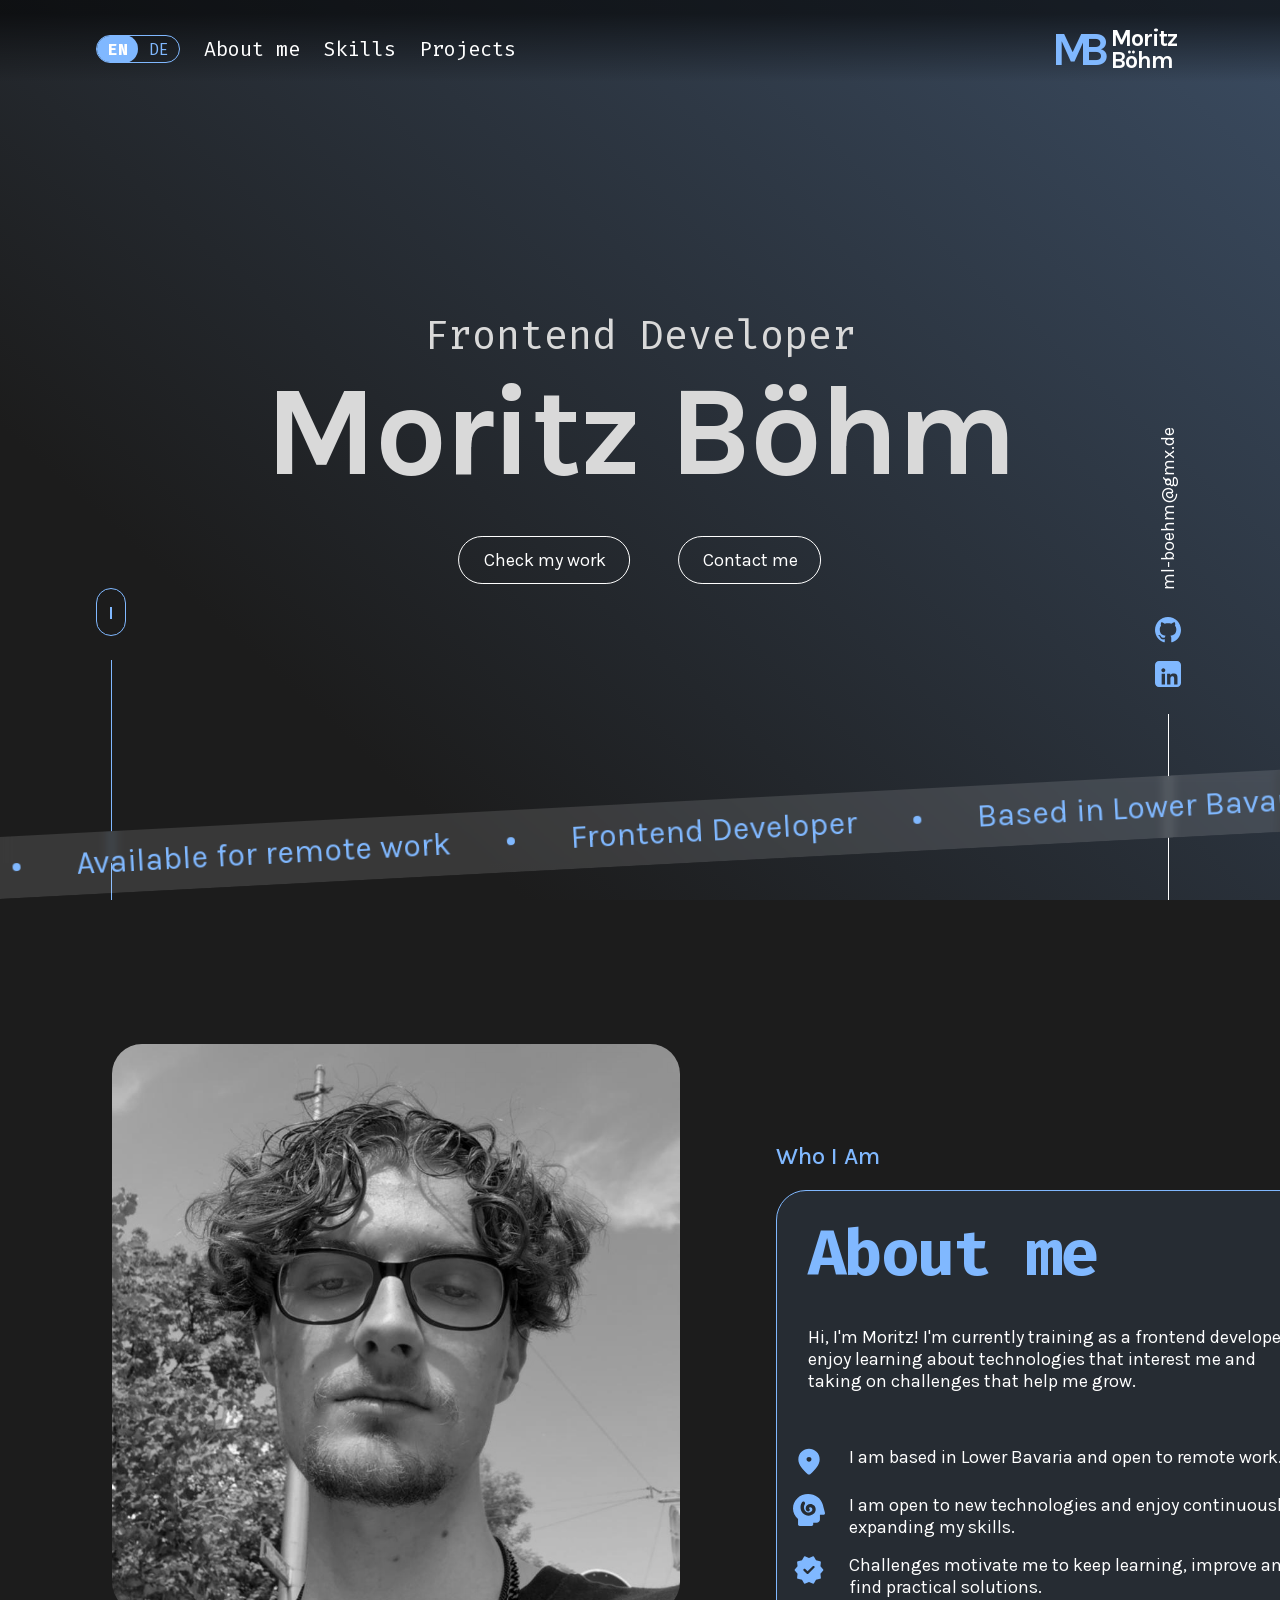
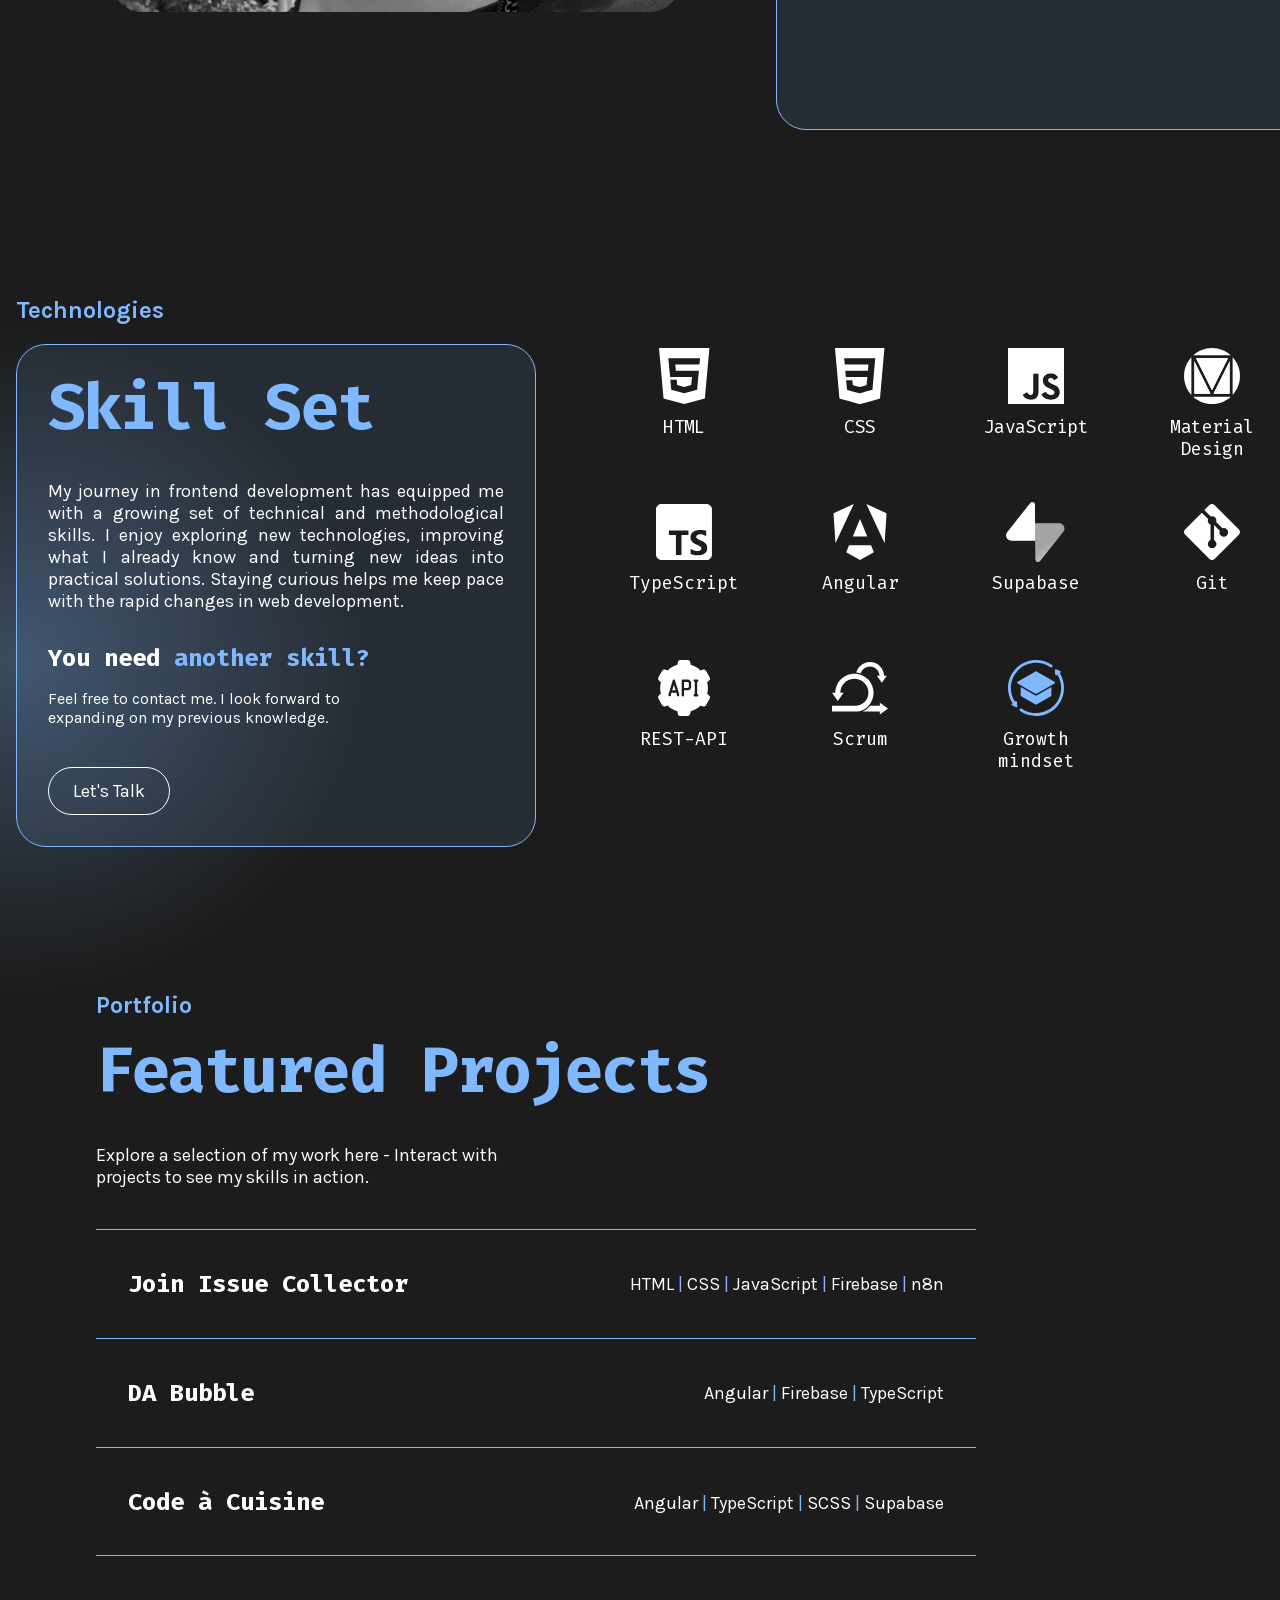
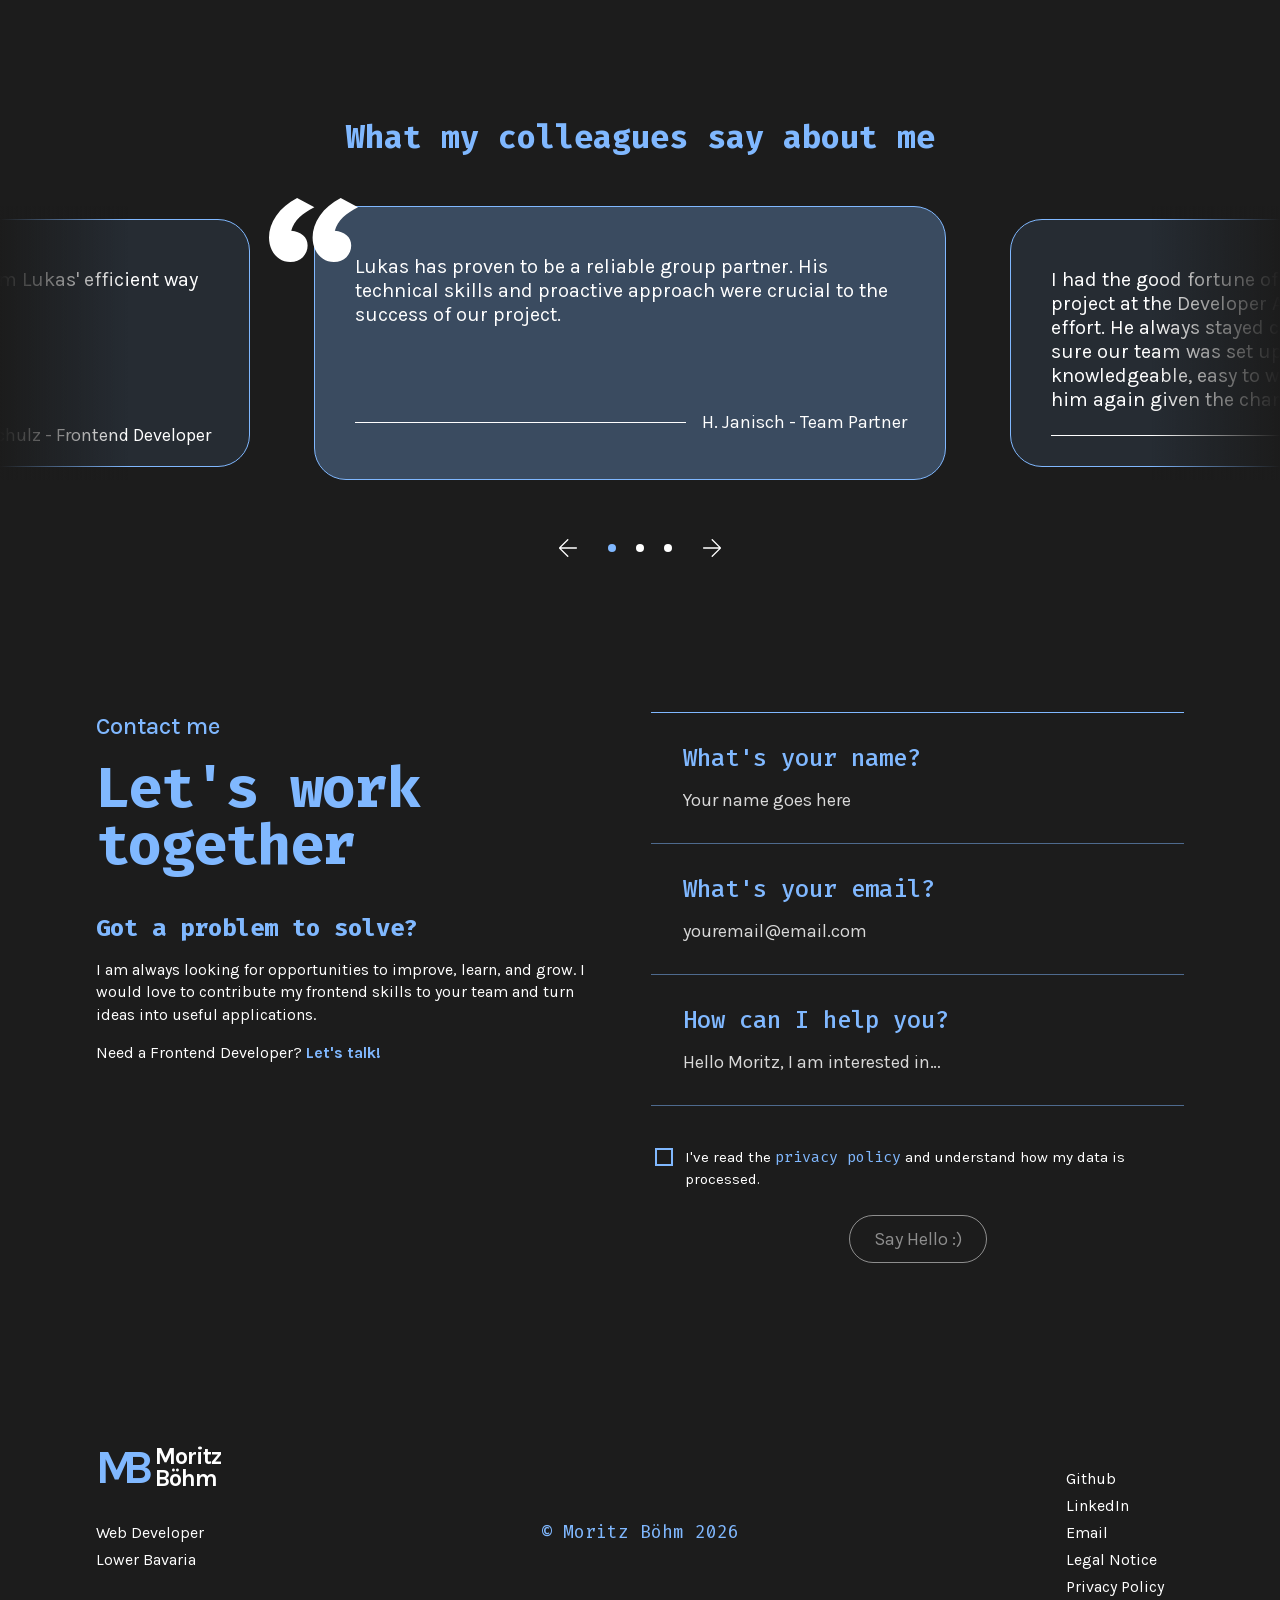
==== index.html @ c52bcadd "feat: update portfolio project showcase" ====
<!DOCTYPE html>
<html lang="en">

<head>
    <meta charset="UTF-8">
    <meta name="viewport" content="width=device-width, initial-scale=1.0">
    <link rel="icon" type="image/png" href="./assets/favicon.png">
    <meta name="description" content="Dev portfolio of Moritz Böhm.">
    <link rel="stylesheet" href="./style.css">
    <link rel="stylesheet" href="./styles/header.css">
    <link rel="stylesheet" href="./styles/mobile-menu.css">
    <link rel="stylesheet" href="./styles/hero.css">
    <link rel="stylesheet" href="./styles/about.css">
    <link rel="stylesheet" href="./styles/skills.css">
    <link rel="stylesheet" href="./styles/projects.css">
    <link rel="stylesheet" href="./styles/project-dialog.css">
    <link rel="stylesheet" href="./styles/references.css">
    <link rel="stylesheet" href="./styles/contact.css">
    <link rel="stylesheet" href="./styles/footer.css">
    <title>Moritz Böhm - Portfolio</title>
    <script src="./script.js" defer></script>
    <script src="./scripts/mobile-menu.js" defer></script>
    <script src="./scripts/skills.js" defer></script>
    <script src="./scripts/project-dialog.js" defer></script>
</head>

<body>
    <a class="skip-link" href="#main-content" data-en="Skip to content" data-de="Zum Inhalt springen">Skip to content</a>

    <header class="site-header">
        <div class="site-header__inner">
            <div class="site-header__controls">
                <div class="language-switch" aria-label="Select language"
                    data-aria-label-en="Select language" data-aria-label-de="Sprache auswählen">
                    <button class="language-switch__button active" type="button" data-language="en"
                        aria-pressed="true">EN</button>
                    <button class="language-switch__button" type="button" data-language="de"
                        aria-pressed="false">DE</button>
                </div>

                <nav aria-label="Main navigation" data-aria-label-en="Main navigation"
                    data-aria-label-de="Hauptnavigation">
                    <ul class="main-navigation">
                        <li><a href="#about" data-en="About me" data-de="Über mich">About me</a></li>
                        <li><a href="#skills" data-en="Skills" data-de="Fähigkeiten">Skills</a></li>
                        <li><a href="#projects" data-en="Projects" data-de="Projekte">Projects</a></li>
                    </ul>
                </nav>
            </div>

            <a class="logo" href="#hero" aria-label="Moritz Böhm - back to top"
                data-aria-label-en="Moritz Böhm - back to top" data-aria-label-de="Moritz Böhm - zurück nach oben">
                <span class="logo__initials" aria-hidden="true">MB</span>
                <span class="logo__name" aria-hidden="true">Moritz<br>Böhm</span>
            </a>

            <button class="mobile-menu-button" type="button" aria-label="Open navigation"
                aria-controls="mobile-navigation" aria-expanded="false" data-open-label-en="Open navigation"
                data-open-label-de="Navigation öffnen" data-close-label-en="Close navigation"
                data-close-label-de="Navigation schließen">
                <img src="./assets/icons/menu.svg" alt="">
            </button>
        </div>
    </header>

    <dialog class="mobile-navigation" id="mobile-navigation" aria-label="Mobile navigation"
        data-aria-label-en="Mobile navigation" data-aria-label-de="Mobile Navigation">
        <div class="mobile-navigation__panel">
            <nav class="mobile-navigation__links" aria-label="Mobile navigation"
                data-aria-label-en="Mobile navigation" data-aria-label-de="Mobile Navigation">
                <a href="#about" data-en="About me" data-de="Über mich">About me</a>
                <a href="#skills" data-en="Skills" data-de="Fähigkeiten">Skills</a>
                <a href="#projects" data-en="Projects" data-de="Projekte">Projects</a>
            </nav>

            <div class="language-switch mobile-navigation__language-switch" aria-label="Select language"
                data-aria-label-en="Select language" data-aria-label-de="Sprache auswählen">
                <button class="language-switch__button active" type="button" data-language="en"
                    aria-pressed="true">EN</button>
                <button class="language-switch__button" type="button" data-language="de"
                    aria-pressed="false">DE</button>
            </div>
        </div>
    </dialog>

    <main id="main-content">
        <section class="hero" id="hero" aria-labelledby="hero-title">
            <div class="hero__content">
                <p class="hero__profession" data-en="Frontend Developer" data-de="Frontend-Entwickler">
                    Frontend Developer
                </p>
                <h1 id="hero-title">Moritz Böhm</h1>
                <div class="hero__actions">
                    <a class="button" href="#projects">
                        <span class="button__text" data-en="Check my work" data-de="Meine Projekte">Check my work</span>
                        <span class="button__text button__text--clone" aria-hidden="true"
                            data-en="Check my work" data-de="Meine Projekte">Check my work</span>
                    </a>
                    <a class="button" href="#contact">
                        <span class="button__text" data-en="Contact me" data-de="Kontakt">Contact me</span>
                        <span class="button__text button__text--clone" aria-hidden="true"
                            data-en="Contact me" data-de="Kontakt">Contact me</span>
                    </a>
                </div>
            </div>

            <div class="hero__scroll-indicator" aria-hidden="true">
                <span class="hero__mouse"><span></span></span>
                <span class="hero__line hero__line--primary"></span>
            </div>

            <aside class="hero__contact" aria-label="Contact links" data-aria-label-en="Contact links"
                data-aria-label-de="Kontaktlinks">
                <a class="hero__email" href="mailto:ml-boehm@gmx.de">ml-boehm@gmx.de</a>
                <div class="hero__socials">
                    <a class="hero__mail-icon" href="mailto:ml-boehm@gmx.de" aria-label="Email"
                        data-aria-label-en="Email" data-aria-label-de="E-Mail">
                        <img src="./assets/icons/mail.svg" alt="">
                    </a>
                    <a href="https://github.com/mlb27" target="_blank" rel="noopener noreferrer"
                        aria-label="GitHub profile" data-aria-label-en="GitHub profile"
                        data-aria-label-de="GitHub-Profil">
                        <img src="./assets/icons/github.svg" alt="">
                    </a>
                    <a href="https://www.linkedin.com/in/moritz-b%C3%B6hm-5630b2435/" target="_blank"
                        rel="noopener noreferrer" aria-label="LinkedIn" data-aria-label-en="LinkedIn profile"
                        data-aria-label-de="LinkedIn-Profil">
                        <img src="./assets/icons/linkedin.svg" alt="">
                    </a>
                </div>
                <span class="hero__line"></span>
            </aside>

            <div class="marquee" aria-hidden="true">
                <div class="marquee__track">
                    <div class="marquee__group">
                        <span data-en="Available for remote work" data-de="Verfügbar für Remote-Arbeit">Available for remote work</span>
                        <span data-en="Frontend Developer" data-de="Frontend-Entwickler">Frontend Developer</span>
                        <span data-en="Based in Lower Bavaria" data-de="In Niederbayern">Based in Lower Bavaria</span>
                        <span data-en="Open to work" data-de="Offen für neue Aufgaben">Open to work</span>
                    </div>
                    <div class="marquee__group">
                        <span data-en="Available for remote work" data-de="Verfügbar für Remote-Arbeit">Available for remote work</span>
                        <span data-en="Frontend Developer" data-de="Frontend-Entwickler">Frontend Developer</span>
                        <span data-en="Based in Lower Bavaria" data-de="In Niederbayern">Based in Lower Bavaria</span>
                        <span data-en="Open to work" data-de="Offen für neue Aufgaben">Open to work</span>
                    </div>
                </div>
            </div>
        </section>

        <section class="about" id="about" aria-labelledby="about-title">
            <div class="about__inner">
                <div class="about__photo">
                    <img src="./assets/images/moritz-boehm.jpeg" alt="Portrait of Moritz Böhm">
                </div>

                <div class="about__content">
                    <p class="about__eyebrow" data-en="Who I Am" data-de="Wer ich bin">Who I Am</p>

                    <div class="about__card">
                        <h2 id="about-title" data-en="About me" data-de="Über mich">About me</h2>

                        <div class="about__text">
                            <p class="about__intro"
                                data-en="Hi, I'm Moritz! I'm currently training as a frontend developer. I enjoy learning about technologies that interest me and taking on challenges that help me grow."
                                data-de="Hi, ich bin Moritz! Ich absolviere derzeit eine Ausbildung zum Frontend-Entwickler. Ich lerne gerne mehr über Technologien, die mich interessieren, und stelle mich Herausforderungen, an denen ich wachsen kann.">
                                Hi, I'm Moritz! I'm currently training as a frontend developer. I enjoy learning about
                                technologies that interest me and taking on challenges that help me grow.
                            </p>

                            <ul class="about__highlights">
                                <li>
                                    <img src="./assets/icons/location-on.svg" alt="">
                                    <span data-en="I am based in Lower Bavaria and open to remote work."
                                        data-de="Ich lebe in Niederbayern und bin offen für Remote-Arbeit.">
                                        I am based in Lower Bavaria and open to remote work.
                                    </span>
                                </li>
                                <li>
                                    <img src="./assets/icons/cognition.svg" alt="">
                                    <span
                                        data-en="I am open to new technologies and enjoy continuously expanding my skills."
                                        data-de="Ich bin offen für neue Technologien und erweitere meine Fähigkeiten kontinuierlich.">
                                        I am open to new technologies and enjoy continuously expanding my skills.
                                    </span>
                                </li>
                                <li>
                                    <img src="./assets/icons/new-releases.svg" alt="">
                                    <span
                                        data-en="Challenges motivate me to keep learning, improve and find practical solutions."
                                        data-de="Herausforderungen motivieren mich, weiterzulernen, mich zu verbessern und praktische Lösungen zu finden.">
                                        Challenges motivate me to keep learning, improve and find practical solutions.
                                    </span>
                                </li>
                            </ul>
                        </div>
                    </div>
                </div>
            </div>
        </section>

        <section class="skills" id="skills" aria-labelledby="skills-title">
            <div class="skills__inner">
                <div class="skills__introduction">
                    <p class="skills__eyebrow" data-en="Technologies" data-de="Technologien">Technologies</p>

                    <div class="skills__card">
                        <h2 id="skills-title" data-en="Skill Set" data-de="Fähigkeiten">Skill Set</h2>

                        <div class="skills__copy">
                            <p class="skills__description"
                                data-en="My journey in frontend development has equipped me with a growing set of technical and methodological skills. I enjoy exploring new technologies, improving what I already know and turning new ideas into practical solutions. Staying curious helps me keep pace with the rapid changes in web development."
                                data-de="In meiner Frontend-Ausbildung baue ich meine technischen und methodischen Fähigkeiten stetig aus. Ich lerne gerne neue Technologien kennen, vertiefe vorhandenes Wissen und setze neue Ideen praktisch um. Dabei bleibe ich neugierig und entwickle mich kontinuierlich weiter.">
                                My journey in frontend development has equipped me with a growing set of technical and
                                methodological skills. I enjoy exploring new technologies, improving what I already know
                                and turning new ideas into practical solutions. Staying curious helps me keep pace with
                                the rapid changes in web development.
                            </p>

                            <div class="skills__contact-copy">
                                <p class="skills__question">
                                    <span data-en="You need " data-de="Fehlt dir ">You need </span><span
                                        class="skills__question-highlight" data-en="another skill?"
                                        data-de="ein Skill?">another skill?</span>
                                </p>
                                <p data-en="Feel free to contact me. I look forward to expanding on my previous knowledge."
                                    data-de="Kontaktiere mich gerne. Ich freue mich darauf, mein Wissen weiter auszubauen.">
                                    Feel free to contact me. I look forward to expanding on my previous knowledge.
                                </p>
                            </div>
                        </div>

                        <a class="button skills__contact-button" href="#contact">
                            <span class="button__text" data-en="Let's Talk" data-de="Kontakt">Let's Talk</span>
                            <span class="button__text button__text--clone" aria-hidden="true"
                                data-en="Let's Talk" data-de="Kontakt">Let's Talk</span>
                        </a>
                    </div>
                </div>

                <ul class="skills__grid" aria-label="Technology skills" data-aria-label-en="Technology skills"
                    data-aria-label-de="Technische Fähigkeiten">
                    <li class="skills__item skills__item--compact">
                        <span class="skills__icon"><img src="./assets/icons/skill-html.svg" alt=""></span>
                        <span>HTML</span>
                    </li>
                    <li class="skills__item skills__item--compact">
                        <span class="skills__icon"><img src="./assets/icons/skill-css.svg" alt=""></span>
                        <span>CSS</span>
                    </li>
                    <li class="skills__item skills__item--compact">
                        <span class="skills__icon"><img src="./assets/icons/skill-javascript.svg" alt=""></span>
                        <span>JavaScript</span>
                    </li>
                    <li class="skills__item skills__item--compact">
                        <span class="skills__icon"><img src="./assets/icons/skill-material-design.svg" alt=""></span>
                        <span>Material<br>Design</span>
                    </li>
                    <li class="skills__item">
                        <span class="skills__icon"><img src="./assets/icons/skill-typescript.svg" alt=""></span>
                        <span>TypeScript</span>
                    </li>
                    <li class="skills__item">
                        <span class="skills__icon"><img src="./assets/icons/skill-angular.svg" alt=""></span>
                        <span>Angular</span>
                    </li>
                    <li class="skills__item">
                        <span class="skills__icon"><img src="./assets/icons/skill-supabase.svg" alt=""></span>
                        <span>Supabase</span>
                    </li>
                    <li class="skills__item">
                        <span class="skills__icon"><img src="./assets/icons/skill-git.svg" alt=""></span>
                        <span>Git</span>
                    </li>
                    <li class="skills__item">
                        <span class="skills__icon"><img src="./assets/icons/skill-rest-api.svg" alt=""></span>
                        <span>REST-API</span>
                    </li>
                    <li class="skills__item">
                        <span class="skills__icon"><img src="./assets/icons/skill-scrum.svg" alt=""></span>
                        <span>Scrum</span>
                    </li>
                    <li class="skills__item skills__item--growth">
                        <button class="skills__growth-trigger" type="button" aria-expanded="false"
                            aria-controls="skills-growth-tooltip">
                            <span class="skills__icon"><img src="./assets/icons/skill-growth-mindset.svg" alt=""></span>
                            <span class="skills__growth-label" data-en="Growth mindset"
                                data-de="Growth Mindset">Growth<br>mindset</span>
                        </button>
                        <div class="skills__growth-tooltip" id="skills-growth-tooltip" role="tooltip"
                            aria-hidden="true">
                            <p data-en="I have a special interest in learning"
                                data-de="Besonders gerne lerne ich dazu">
                                I have a special interest in learning
                            </p>
                            <div class="skills__growth-technologies">
                                <span>
                                    <img src="./assets/icons/skill-react.svg" alt="">
                                    <span>React</span>
                                </span>
                                <span>
                                    <img src="./assets/icons/skill-vue.svg" alt="">
                                    <span>Vue.js</span>
                                </span>
                            </div>
                        </div>
                    </li>
                </ul>
            </div>
        </section>
        <section class="projects" id="projects" aria-labelledby="projects-title">
            <div class="projects__inner">
                <header class="projects__heading">
                    <p class="projects__eyebrow">Portfolio</p>
                    <h2 id="projects-title" data-en="Featured Projects"
                        data-de="Meine Projekte">Featured Projects</h2>
                </header>

                <p class="projects__description"
                    data-en="Explore a selection of my work here - Interact with projects to see my skills in action."
                    data-de="Entdecke einige meiner Projekte und erlebe meine Fähigkeiten in Aktion.">
                    Explore a selection of my work here - Interact with projects to see my skills in action.
                </p>

                <ul class="projects__list">
                    <li class="projects__item projects__item--join-issue-collector">
                        <button class="projects__trigger" type="button" data-project="join-issue-collector" aria-haspopup="dialog"
                            aria-controls="project-dialog">
                            <span class="projects__name">
                                <span class="projects__title">Join Issue Collector</span>
                                <img class="projects__arrow" src="./assets/icons/arrow-outward.svg" alt="">
                            </span>
                            <span class="projects__technologies" aria-label="HTML, CSS, JavaScript, Firebase, n8n">
                                <span>HTML</span>
                                <span class="projects__separator" aria-hidden="true">|</span>
                                <span>CSS</span>
                                <span class="projects__separator" aria-hidden="true">|</span>
                                <span>JavaScript</span>
                                <span class="projects__separator" aria-hidden="true">|</span>
                                <span>Firebase</span>
                                <span class="projects__separator" aria-hidden="true">|</span>
                                <span>n8n</span>
                            </span>
                            <span class="projects__preview" aria-hidden="true">
                                <img class="projects__preview-lines" src="./assets/decorations/project-preview-lines.svg" alt="">
                                <img class="projects__preview-image" src="./assets/images/projects/join-issue-collector.png" alt="">
                            </span>
                        </button>
                    </li>
                    <li class="projects__item projects__item--da-bubble">
                        <button class="projects__trigger" type="button" data-project="da-bubble"
                            aria-haspopup="dialog" aria-controls="project-dialog">
                            <span class="projects__name">
                                <span class="projects__title">DA Bubble</span>
                                <img class="projects__arrow" src="./assets/icons/arrow-outward.svg" alt="">
                            </span>
                            <span class="projects__technologies" aria-label="Angular, Firebase, TypeScript">
                                <span>Angular</span>
                                <span class="projects__separator" aria-hidden="true">|</span>
                                <span>Firebase</span>
                                <span class="projects__separator" aria-hidden="true">|</span>
                                <span>TypeScript</span>
                            </span>
                            <span class="projects__preview" aria-hidden="true">
                                <img class="projects__preview-lines" src="./assets/decorations/project-preview-lines.svg" alt="">
                                <img class="projects__preview-image" src="./assets/images/projects/da-bubble.png" alt="">
                            </span>
                        </button>
                    </li>
                    <li class="projects__item projects__item--code-a-cuisine">
                        <button class="projects__trigger" type="button" data-project="code-a-cuisine" aria-haspopup="dialog"
                            aria-controls="project-dialog">
                            <span class="projects__name">
                                <span class="projects__title">Code à Cuisine</span>
                                <img class="projects__arrow" src="./assets/icons/arrow-outward.svg" alt="">
                            </span>
                            <span class="projects__technologies" aria-label="Angular, TypeScript, SCSS, Supabase">
                                <span>Angular</span>
                                <span class="projects__separator" aria-hidden="true">|</span>
                                <span>TypeScript</span>
                                <span class="projects__separator" aria-hidden="true">|</span>
                                <span>SCSS</span>
                                <span class="projects__separator" aria-hidden="true">|</span>
                                <span>Supabase</span>
                            </span>
                            <span class="projects__preview" aria-hidden="true">
                                <img class="projects__preview-lines" src="./assets/decorations/project-preview-lines.svg" alt="">
                                <img class="projects__preview-image" src="./assets/images/projects/code-a-cuisine.svg" alt="">
                            </span>
                        </button>
                    </li>
                </ul>
            </div>
        </section>
        <section class="references" id="references" aria-labelledby="references-title">
            <h2 class="references__heading" id="references-title"
                data-en="What my colleagues say about me" data-de="Was meine Kollegen über mich sagen">
                What my colleagues say about me
            </h2>

            <div class="references__viewport">
                <div class="references__track">
                    <article class="references__card" data-reference="0">
                        <p class="references__text"
                            data-en="Our project benefited enormously from Lukas' efficient way of working."
                            data-de="Unser Projekt hat enorm von Lukas' effizienter Arbeitsweise profitiert.">
                            Our project benefited enormously from Lukas' efficient way of working.
                        </p>
                        <footer class="references__author-row">
                            <span class="references__author-line" aria-hidden="true"></span>
                            <span class="references__author" data-en="T. Schulz - Frontend Developer"
                                data-de="T. Schulz - Frontend-Entwickler">T. Schulz - Frontend Developer</span>
                        </footer>
                    </article>
                    <article class="references__card is-active" data-reference="1">
                        <p class="references__text"
                            data-en="Lukas has proven to be a reliable group partner. His technical skills and proactive approach were crucial to the success of our project."
                            data-de="Lukas hat sich als zuverlässiger Gruppenpartner erwiesen. Seine technischen Fähigkeiten und sein proaktiver Ansatz waren entscheidend für den Erfolg unseres Projekts.">
                            Lukas has proven to be a reliable group partner. His technical skills and proactive approach
                            were crucial to the success of our project.
                        </p>
                        <footer class="references__author-row">
                            <span class="references__author-line" aria-hidden="true"></span>
                            <span class="references__author" data-en="H. Janisch - Team Partner"
                                data-de="H. Janisch - Teampartner">H. Janisch - Team Partner</span>
                        </footer>
                    </article>
                    <article class="references__card" data-reference="2">
                        <p class="references__text"
                            data-en="I had the good fortune of working with Lukas in a group project at the Developer Akademie that involved a lot of effort. He always stayed calm, cool, and focused, and made sure our team was set up for success. He's super knowledgeable, easy to work with, and I'd happily work with him again given the chance."
                            data-de="Ich hatte das Glück, mit Lukas an einem anspruchsvollen Gruppenprojekt der Developer Akademie zu arbeiten. Er blieb stets ruhig und konzentriert und sorgte dafür, dass unser Team erfolgreich arbeiten konnte. Er verfügt über viel Fachwissen, die Zusammenarbeit mit ihm ist unkompliziert und ich würde jederzeit wieder gerne mit ihm arbeiten.">
                            I had the good fortune of working with Lukas in a group project at the Developer Akademie
                            that involved a lot of effort. He always stayed calm, cool, and focused, and made sure our
                            team was set up for success. He's super knowledgeable, easy to work with, and I'd happily
                            work with him again given the chance.
                        </p>
                        <footer class="references__author-row">
                            <span class="references__author-line" aria-hidden="true"></span>
                            <span class="references__author" data-en="A. Fischer - Team Partner"
                                data-de="A. Fischer - Teampartner">A. Fischer - Team Partner</span>
                        </footer>
                    </article>
                </div>
                <div class="references__fade" aria-hidden="true"></div>
            </div>

            <img class="references__quote" src="./assets/icons/reference-quote.svg" alt="">

            <div class="references__navigation">
                <button class="references__arrow references__arrow--previous" type="button"
                    aria-label="Show previous reference" data-aria-label-en="Show previous reference"
                    data-aria-label-de="Vorherige Referenz anzeigen"></button>
                <span class="references__dot is-active" aria-hidden="true"></span>
                <span class="references__dot" aria-hidden="true"></span>
                <span class="references__dot" aria-hidden="true"></span>
                <button class="references__arrow references__arrow--next" type="button"
                    aria-label="Show next reference" data-aria-label-en="Show next reference"
                    data-aria-label-de="Nächste Referenz anzeigen"></button>
            </div>
            <p class="references__status" aria-live="polite">Reference 1 of 3</p>
        </section>

        <section class="contact" id="contact" aria-labelledby="contact-title">
            <div class="contact__inner">
                <div class="contact__content">
                    <p class="contact__subtext" data-en="Contact me" data-de="Kontakt">Contact me</p>
                    <h2 class="contact__heading" id="contact-title">
                        <span data-en="Let's work" data-de="Lass uns">Let's work</span><br>
                        <span data-en="together" data-de="zusammenarbeiten">together</span>
                    </h2>
                    <h3 class="contact__ask" data-en="Got a problem to solve?"
                        data-de="Suchst du eine Lösung?">Got a problem to solve?</h3>
                    <p class="contact__paragraph"
                        data-en="I am always looking for opportunities to improve, learn, and grow. I would love to contribute my frontend skills to your team and turn ideas into useful applications."
                        data-de="Ich suche nach Möglichkeiten, dazuzulernen und mich weiterzuentwickeln. Gerne bringe ich meine Frontend-Kenntnisse in dein Team ein und setze Ideen in nützliche Anwendungen um.">
                        I am always looking for opportunities to improve, learn, and grow. I would love to contribute
                        my frontend skills to your team and turn ideas into useful applications.
                    </p>
                    <p class="contact__cta">
                        <span data-en="Need a Frontend Developer?" data-de="Du suchst einen Frontend-Entwickler?">Need a Frontend Developer?</span>
                        <a href="mailto:ml-boehm@gmx.de" data-en="Let's talk!" data-de="Lass uns reden!">Let's talk!</a>
                    </p>
                </div>

                <form class="contact__form" action="https://n8n.cephei.to/webhook/portfolio-contact" method="post" aria-label="Contact"
                    data-aria-label-en="Contact" data-aria-label-de="Kontakt">
                    <div class="contact__honeypot" aria-hidden="true">
                        <label for="contact-website">Website</label>
                        <input id="contact-website" name="website" type="text" tabindex="-1" autocomplete="off">
                    </div>
                    <div class="contact__fields">
                        <div class="contact__field">
                            <label for="contact-name" data-en="What's your name?" data-de="Wie heißt du?">What's your name?</label>
                            <input id="contact-name" name="name" type="text" autocomplete="name" required maxlength="100"
                                placeholder="Your name goes here" data-placeholder-en="Your name goes here"
                                data-placeholder-de="Dein Name" aria-describedby="contact-name-error">
                            <p class="contact__error" id="contact-name-error" hidden
                                data-en="Oops! it seems your name is missing" data-de="Bitte gib deinen Namen ein.">Oops! it seems your name is missing</p>
                        </div>
                        <div class="contact__field">
                            <label for="contact-email" data-en="What's your email?" data-de="Wie lautet deine E-Mail?">What's your email?</label>
                            <input id="contact-email" name="email" type="email" autocomplete="email" required maxlength="254"
                                placeholder="youremail@email.com" data-placeholder-en="youremail@email.com"
                                data-placeholder-de="deinname@email.de" aria-describedby="contact-email-error">
                            <p class="contact__error" id="contact-email-error" hidden
                                data-en="Hoppla! your email is required" data-de="Bitte gib eine gültige E-Mail-Adresse ein.">Hoppla! your email is required</p>
                        </div>
                        <div class="contact__field">
                            <label for="contact-message" data-en="How can I help you?" data-de="Wie kann ich dir helfen?">How can I help you?</label>
                            <textarea id="contact-message" name="message" rows="1" required maxlength="5000"
                                placeholder="Hello Moritz, I am interested in…" data-placeholder-en="Hello Moritz, I am interested in…"
                                data-placeholder-de="Hallo Moritz, ich interessiere mich für…" aria-describedby="contact-message-error"></textarea>
                            <p class="contact__error" id="contact-message-error" hidden
                                data-en="What do you need to develop?" data-de="Bitte gib eine Nachricht ein.">What do you need to develop?</p>
                        </div>
                    </div>

                    <div class="contact__consent-group">
                        <div class="contact__consent">
                            <input id="contact-consent" name="consent" type="checkbox" required
                                aria-describedby="contact-consent-error">
                            <div>
                                <label for="contact-consent" data-en="I've read the" data-de="Ich habe die">I've read the</label>
                                <a class="contact__privacy-link" href="./privacy-policy.html" target="_blank"
                                    rel="noopener noreferrer"
                                    data-en="privacy policy" data-de="Datenschutzerklärung">privacy policy</a>
                                <label for="contact-consent" data-en="and understand how my data is processed."
                                    data-de="gelesen und verstanden, wie meine Daten verarbeitet werden.">and understand how my data is processed.</label>
                            </div>
                        </div>
                        <p class="contact__consent-error" id="contact-consent-error" hidden
                            data-en="Please confirm that you have read the privacy policy."
                            data-de="Bitte bestätige, dass du die Datenschutzerklärung gelesen hast.">Please confirm that you have read the privacy policy.</p>
                    </div>
                    <div class="contact__actions">
                        <button class="button contact__submit" type="submit" disabled>
                            <span class="button__text" data-en="Say Hello :)" data-de="Sag Hallo :D">Say Hello :)</span>
                            <span class="button__text button__text--clone" aria-hidden="true"
                                data-en="Say Hello :)" data-de="Sag Hallo :D">Say Hello :)</span>
                        </button>
                        <div class="contact__feedback">
                            <p class="contact__status contact__status--success" role="status" hidden
                                data-en="Thanks! Your message has been sent."
                                data-de="Danke! Deine Nachricht wurde versendet.">
                                Thanks! Your message has been sent.
                            </p>
                            <p class="contact__status contact__status--error" role="alert" hidden
                                data-en="Your message could not be sent. Please try again or contact me by email."
                                data-de="Deine Nachricht konnte nicht versendet werden. Versuche es erneut oder kontaktiere mich per E-Mail.">
                                Your message could not be sent. Please try again or contact me by email.
                            </p>
                        </div>
                    </div>
                    <noscript>
                        <p class="contact__note">
                            This contact form requires JavaScript. Dieses Kontaktformular benötigt JavaScript.
                            Contact: <a href="mailto:ml-boehm@gmx.de">ml-boehm@gmx.de</a>
                        </p>
                    </noscript>
                </form>
            </div>
        </section>
    </main>

    <dialog class="project-dialog" id="project-dialog" tabindex="-1" aria-labelledby="project-dialog-title"
        aria-describedby="project-dialog-description">
        <div class="project-dialog__content">
            <header class="project-dialog__heading">
                <span class="project-dialog__number" aria-hidden="true">01</span>
                <h2 id="project-dialog-title">Join Issue Collector</h2>
            </header>

            <div class="project-dialog__details">
                <div class="project-dialog__description-group">
                    <h3 data-en="What is this project about?" data-de="Worum geht es in diesem Projekt?">
                        What is this project about?
                    </h3>
                    <p id="project-dialog-description"></p>
                </div>
                <ul class="project-dialog__technologies" aria-label="Technologies"></ul>
            </div>

            <div class="project-dialog__links">
                <a class="project-dialog__link project-dialog__github" href="#">
                    <span>GitHub</span>
                    <span class="project-dialog__external-icon" aria-hidden="true"></span>
                </a>
                <a class="project-dialog__link project-dialog__live" href="#">
                    <span data-en="Live Test" data-de="Live testen">Live Test</span>
                    <span class="project-dialog__external-icon" aria-hidden="true"></span>
                </a>
            </div>
        </div>

        <img class="project-dialog__image" src="./assets/images/projects/join-issue-collector-dialog.png"
            alt="Join Issue Collector project preview">

        <button class="project-dialog__close" type="button" aria-label="Close project details"></button>
        <button class="project-dialog__next" type="button">
            <span data-en="Next project" data-de="Nächstes Projekt">Next project</span>
            <span class="project-dialog__next-icon" aria-hidden="true"></span>
        </button>
    </dialog>
    <footer class="site-footer" id="site-footer">
        <div class="site-footer__inner">
            <div class="site-footer__identity">
                <a class="logo" href="#hero" aria-label="Moritz Böhm - back to top"
                    data-aria-label-en="Moritz Böhm - back to top" data-aria-label-de="Moritz Böhm - zurück nach oben">
                    <span class="logo__initials" aria-hidden="true">MB</span>
                    <span class="logo__name" aria-hidden="true">Moritz<br>Böhm</span>
                </a>
                <div class="site-footer__info">
                    <span data-en="Web Developer" data-de="Webentwickler">Web Developer</span>
                    <span data-en="Lower Bavaria" data-de="Niederbayern">Lower Bavaria</span>
                </div>
            </div>

            <p class="site-footer__copyright">© Moritz Böhm 2026</p>

            <nav class="site-footer__navigation" aria-label="Footer navigation"
                data-aria-label-en="Footer navigation" data-aria-label-de="Footer-Navigation">
                <a href="https://github.com/mlb27" target="_blank" rel="noopener noreferrer">Github</a>
                <a href="https://www.linkedin.com/in/moritz-b%C3%B6hm-5630b2435/" target="_blank"
                    rel="noopener noreferrer">LinkedIn</a>
                <a href="mailto:ml-boehm@gmx.de" data-en="Email" data-de="E-Mail">Email</a>
                <a href="./legal-notice.html" data-en="Legal Notice" data-de="Impressum">Legal Notice</a>
                <a href="./privacy-policy.html" data-en="Privacy Policy" data-de="Datenschutz">Privacy Policy</a>
            </nav>
        </div>
    </footer>
</body>

</html>
---- style.css ----
@font-face {
  font-family: "Fira Code";
  font-style: normal;
  font-weight: 400 700;
  font-display: swap;
  src: url("./assets/fonts/fira-code-latin-ext.woff2") format("woff2");
  unicode-range: U+0100-02BA, U+02BD-02C5, U+02C7-02CC, U+02CE-02D7, U+02DD-02FF, U+0304, U+0308,
    U+0329, U+1D00-1DBF, U+1E00-1E9F, U+1EF2-1EFF, U+2020, U+20A0-20AB, U+20AD-20C0, U+2113,
    U+2C60-2C7F, U+A720-A7FF;
}

@font-face {
  font-family: "Fira Code";
  font-style: normal;
  font-weight: 400 700;
  font-display: swap;
  src: url("./assets/fonts/fira-code-latin.woff2") format("woff2");
  unicode-range: U+0000-00FF, U+0131, U+0152-0153, U+02BB-02BC, U+02C6, U+02DA, U+02DC, U+0304,
    U+0308, U+0329, U+2000-206F, U+20AC, U+2122, U+2191, U+2193, U+2212, U+2215, U+FEFF, U+FFFD;
}

@font-face {
  font-family: "Karla";
  font-style: normal;
  font-weight: 400 700;
  font-display: swap;
  src: url("./assets/fonts/karla-latin-ext.woff2") format("woff2");
  unicode-range: U+0100-02BA, U+02BD-02C5, U+02C7-02CC, U+02CE-02D7, U+02DD-02FF, U+0304, U+0308,
    U+0329, U+1D00-1DBF, U+1E00-1E9F, U+1EF2-1EFF, U+2020, U+20A0-20AB, U+20AD-20C0, U+2113,
    U+2C60-2C7F, U+A720-A7FF;
}

@font-face {
  font-family: "Karla";
  font-style: normal;
  font-weight: 400 700;
  font-display: swap;
  src: url("./assets/fonts/karla-latin.woff2") format("woff2");
  unicode-range: U+0000-00FF, U+0131, U+0152-0153, U+02BB-02BC, U+02C6, U+02DA, U+02DC, U+0304,
    U+0308, U+0329, U+2000-206F, U+20AC, U+2122, U+2191, U+2193, U+2212, U+2215, U+FEFF, U+FFFD;
}

:root {
  --color-background: #1c1c1c;
  --color-primary-rgb: 128 184 255;
  --color-primary: #80b8ff;
  --color-text: #ffffff;
  --color-text-muted: #d9d9d9;
  --font-heading: "Fira Code", monospace;
  --font-body: "Karla", sans-serif;
  --content-width: 1248px;
}

*,
*::before,
*::after {
  box-sizing: border-box;
}

html {
  scroll-behavior: smooth;
}

body {
  min-width: 320px;
  min-height: 100vh;
  margin: 0;
  background-color: var(--color-background);
  color: var(--color-text);
  font-family: var(--font-body);
}

.skip-link {
  position: fixed;
  top: 16px;
  left: 16px;
  z-index: 100;
  padding: 10px 16px;
  border-radius: 4px;
  background-color: var(--color-primary);
  color: var(--color-background);
  font-weight: 700;
  transform: translateY(-150%);
  transition: transform 150ms ease;
}

.skip-link:focus {
  transform: translateY(0);
}

button,
input,
textarea {
  font: inherit;
}

button,
a {
  -webkit-tap-highlight-color: transparent;
}

a {
  color: inherit;
}

img {
  display: block;
  max-width: 100%;
}

.button {
  position: relative;
  display: flex;
  align-items: center;
  justify-content: center;
  height: 48px;
  padding-inline: 24px;
  border: 1px solid var(--color-text);
  border-radius: 100px;
  overflow: hidden;
  font-size: 18px;
  line-height: 22px;
  text-decoration: none;
  white-space: nowrap;
  transition: border-color 100ms ease-out, color 100ms ease-out;
}

.button__text {
  color: inherit;
  transition: transform 100ms ease-out;
}

.button__text--clone {
  position: absolute;
  top: 50%;
  left: 100%;
  transform: translate(0, -50%);
}

.button:hover:not(:disabled) {
  border-color: var(--color-primary);
  color: var(--color-primary);
  transition-duration: 1s;
}

.button:hover:not(:disabled) .button__text:not(.button__text--clone) {
  animation: button-text-exit 1s ease-out forwards;
}

.button:hover:not(:disabled) .button__text--clone {
  animation: button-text-loop 3s ease-out 1s infinite;
}

@keyframes button-text-exit {
  from {
    transform: translateX(0);
  }

  to {
    transform: translateX(-200%);
  }
}

@keyframes button-text-loop {
  from {
    left: 100%;
    transform: translate(0, -50%);
  }

  to {
    left: 0;
    transform: translate(-100%, -50%);
  }
}

@media (prefers-reduced-motion: reduce) {
  html {
    scroll-behavior: auto;
  }

  *,
  *::before,
  *::after {
    animation-duration: 0.01ms !important;
    animation-iteration-count: 1 !important;
    scroll-behavior: auto !important;
    transition-duration: 0.01ms !important;
  }

  .button {
    transition-duration: 100ms !important;
  }

  .button:hover:not(:disabled) {
    transition-duration: 1s !important;
  }

  .button:hover:not(:disabled) .button__text:not(.button__text--clone) {
    animation: button-text-exit 1s ease-out forwards !important;
  }

  .button:hover:not(:disabled) .button__text--clone {
    animation: button-text-loop 3s ease-out 1s infinite !important;
  }
}
---- styles/header.css ----
.site-header {
  position: absolute;
  top: 0;
  left: 0;
  z-index: 10;
  width: 100%;
  height: 98px;
  background: linear-gradient(180deg, rgb(0 0 0 / 60%) 14%, transparent 84%);
}

.site-header__inner {
  display: flex;
  align-items: center;
  justify-content: space-between;
  width: min(calc(100% - 192px), var(--content-width));
  height: 100%;
  margin-inline: auto;
}

.site-header__controls,
.main-navigation,
.language-switch {
  display: flex;
  align-items: center;
}

.site-header__controls {
  gap: 24px;
}

.language-switch {
  width: 84px;
  height: 28px;
  border: 1px solid var(--color-primary);
  border-radius: 100px;
  overflow: hidden;
}

.language-switch__button {
  display: grid;
  flex: 1;
  height: 28px;
  padding: 0;
  border: 0;
  background: transparent;
  color: var(--color-primary);
  cursor: pointer;
  font-family: var(--font-heading);
  font-size: 16px;
  line-height: 19px;
  place-items: center;
}

.language-switch__button.active {
  border-radius: 100px;
  background-color: var(--color-primary);
  color: var(--color-text);
  font-weight: 700;
}

.main-navigation {
  gap: 24px;
  margin: 0;
  padding: 0;
  list-style: none;
}

.main-navigation a {
  font-family: var(--font-heading);
  font-size: 20px;
  line-height: 26px;
  text-decoration: none;
  white-space: nowrap;
}

.logo {
  display: flex;
  align-items: center;
  gap: 8px;
  width: 132px;
  height: 48px;
  text-decoration: none;
}

.logo__initials {
  display: block;
  margin-right: 6px;
  color: var(--color-primary);
  font-family: var(--font-body);
  font-size: 48px;
  font-weight: 700;
  letter-spacing: calc(-0.18em - 5px);
  line-height: 48px;
}

.logo__name {
  color: var(--color-text);
  font-family: var(--font-body);
  font-size: 24px;
  font-weight: 700;
  letter-spacing: -0.04em;
  line-height: 22px;
}

.mobile-menu-button {
  display: none;
}

@media (max-width: 990px) {
  .site-header {
    height: 82px;
    background: none;
  }

  .site-header__inner {
    align-items: flex-start;
    width: calc(100% - 32px);
    height: 50px;
    margin-top: 32px;
  }

  .site-header__controls {
    display: none;
  }

  .mobile-menu-button {
    display: grid;
    width: 48px;
    height: 48px;
    padding: 0;
    border: 0;
    background: transparent;
    cursor: pointer;
    place-items: center;
  }

  .mobile-menu-button img {
    width: 48px;
    height: 48px;
  }
}
---- styles/mobile-menu.css ----
.mobile-navigation {
  display: none;
}

@media (max-width: 990px) {
  .mobile-navigation[open] {
    position: fixed;
    inset: 0;
    display: flex;
    align-items: flex-start;
    justify-content: flex-end;
    width: var(--mobile-navigation-viewport-width, 100%);
    max-width: none;
    height: var(--mobile-navigation-viewport-height, 100%);
    max-height: none;
    margin: 0;
    padding: 80px 16px 0 0;
    border: 0;
    overflow: visible;
    background: transparent;
  }

  .mobile-navigation::backdrop {
    background: rgb(0 0 0 / 50%);
  }

  .mobile-navigation__panel {
    display: flex;
    flex-direction: column;
    align-items: center;
    width: 238px;
    height: 252px;
    padding: 39px 76px;
    border: 1px solid var(--color-primary);
    border-radius: 30px;
    overflow: hidden;
    background:
      linear-gradient(
        42.02deg,
        rgb(28 28 28 / 30%) 23%,
        rgb(var(--color-primary-rgb) / 30%) 100%
      ),
      var(--color-background);
    color: var(--color-text);
  }

  .mobile-navigation__links {
    display: flex;
    flex-direction: column;
    align-items: center;
    width: 84px;
    height: 120px;
    gap: 24px;
  }

  .mobile-navigation__links a {
    height: 24px;
    color: var(--color-text);
    font-family: var(--font-heading);
    font-size: 18px;
    letter-spacing: -0.54px;
    line-height: 24px;
    text-decoration: none;
    white-space: nowrap;
    transition: color 100ms ease-in;
  }

  .mobile-navigation__links a:active {
    color: var(--color-primary);
  }

  .mobile-navigation__language-switch {
    flex: none;
    margin-top: 24px;
    transition: border-color 300ms ease-out;
  }

  .mobile-navigation__language-switch:hover {
    border-color: var(--color-text);
  }

  .mobile-navigation__language-switch .language-switch__button {
    flex: none;
    opacity: 0.5;
    font-weight: 400;
    transition:
      width 100ms ease-out,
      opacity 300ms ease-out,
      color 100ms ease-out,
      background-color 100ms ease-out;
  }

  .mobile-navigation__language-switch .language-switch__button.active {
    width: 44px;
    opacity: 1;
    font-weight: 700;
  }

  .mobile-navigation__language-switch .language-switch__button:not(.active) {
    width: 40px;
  }

  .mobile-navigation__language-switch:hover .language-switch__button:not(.active) {
    opacity: 1;
  }
}

@media (max-width: 990px) and (prefers-reduced-motion: reduce) {
  .mobile-navigation__links a,
  .mobile-navigation__language-switch,
  .mobile-navigation__language-switch .language-switch__button {
    transition-duration: 100ms !important;
  }
}
---- styles/hero.css ----
.hero {
  position: relative;
  height: 100vh;
  overflow: hidden;
  background:
    linear-gradient(
      42.02deg,
      rgb(28 28 28 / 30%) 23%,
      rgb(var(--color-primary-rgb) / 30%) 100%
    ),
    var(--color-background);
}

.hero__content {
  position: absolute;
  top: 50%;
  left: 50%;
  display: flex;
  align-items: center;
  flex-direction: column;
  width: max-content;
  transform: translate(-50%, -50%);
}

.hero__profession {
  margin: 0 0 12px;
  color: var(--color-text-muted);
  font-family: var(--font-heading);
  font-size: 40px;
  line-height: 1;
}

.hero h1 {
  margin: 0;
  color: var(--color-text-muted);
  font-size: 128px;
  line-height: 1;
  letter-spacing: -0.02em;
}

.hero__actions {
  display: flex;
  justify-content: center;
  gap: 48px;
  margin-top: 40px;
}

.hero__actions .button:first-child {
  width: 172px;
}

.hero__actions .button:last-child {
  width: 143px;
}

.hero__scroll-indicator,
.hero__contact {
  position: absolute;
  bottom: 0;
  z-index: 2;
  display: flex;
  align-items: center;
  flex-direction: column;
  gap: 24px;
}

.hero__scroll-indicator {
  left: max(96px, calc((100vw - var(--content-width)) / 2));
  height: 312px;
}

.hero__mouse {
  position: relative;
  width: 30px;
  height: 48px;
  border: 1px solid var(--color-primary);
  border-radius: 15px;
}

.hero__mouse span {
  position: absolute;
  top: 18px;
  left: 50%;
  width: 2px;
  height: 12px;
  background-color: var(--color-primary);
  transform: translateX(-50%);
}

.hero__line {
  display: block;
  width: 1px;
  flex: 1;
  background-color: var(--color-text);
}

.hero__line--primary {
  background-color: var(--color-primary);
}

.hero__contact {
  right: max(96px, calc((100vw - var(--content-width)) / 2));
  width: 32px;
  height: 480px;
}

.hero__email {
  height: 170px;
  color: var(--color-text);
  font-size: 18px;
  line-height: 22px;
  text-decoration: none;
  writing-mode: vertical-rl;
  transform: rotate(180deg);
}

.hero__socials {
  display: flex;
  align-items: center;
  flex-direction: column;
  gap: 12px;
  height: 76px;
}

.hero__socials a {
  width: 32px;
  height: 32px;
  color: var(--color-primary);
}

.hero__socials img {
  width: 100%;
  height: 100%;
  transition: filter 100ms ease-in;
}

.hero__socials a:hover img {
  filter: brightness(0) invert(1);
}

.hero__mail-icon {
  display: none;
}

.marquee {
  position: absolute;
  bottom: 0;
  left: -21px;
  z-index: 3;
  width: calc(100% + 40px);
  height: 62px;
  padding-inline: 32px;
  overflow: hidden;
  background-color: rgb(255 255 255 / 12%);
  backdrop-filter: blur(5.3px);
  transform: rotate(-3deg);
  transform-origin: top left;
}

.marquee__track,
.marquee__group {
  display: flex;
  align-items: center;
  flex-shrink: 0;
}

.marquee__track {
  width: max-content;
  height: 100%;
  animation: marquee-scroll 10s linear infinite;
}

.marquee__group {
  gap: 56px;
  padding-right: 56px;
}

.marquee__group span {
  display: flex;
  align-items: center;
  flex-shrink: 0;
  gap: 56px;
  color: var(--color-primary);
  font-size: 32px;
  line-height: 38px;
}

.marquee__group span::before {
  width: 8px;
  height: 8px;
  border-radius: 50%;
  background-color: var(--color-primary);
  content: "";
}

@keyframes marquee-scroll {
  to {
    transform: translateX(-50%);
  }
}

@keyframes mobile-scroll-indicator {
  from {
    top: 18px;
  }

  to {
    top: 26px;
  }
}

@media (max-width: 990px) {
  .hero {
    height: 100vh;
    min-height: 844px;
  }

  .hero__content {
    top: 50%;
    width: min(calc(100% - 24px), 366px);
    transform: translate(-50%, -50%);
  }

  .hero__profession {
    margin-bottom: 12px;
    font-size: 24px;
    line-height: 24px;
  }

  .hero h1 {
    font-size: clamp(50px, 15.9vw, 62px);
    line-height: 62px;
    white-space: nowrap;
  }

  .hero__actions {
    gap: 24px;
    margin-top: 32px;
  }

  .hero__actions .button:first-child {
    width: 153px;
  }

  .hero__actions .button:last-child {
    width: 143px;
  }

  .hero__scroll-indicator {
    left: 16px;
    height: 296px;
  }

  .hero__mouse span {
    background-color: var(--color-text);
    animation: mobile-scroll-indicator 500ms ease-in 10ms infinite alternate;
  }

  .hero__contact {
    right: 16px;
    height: 256px;
  }

  .hero__email {
    display: none;
  }

  .hero__socials {
    height: 120px;
  }

  .hero__mail-icon {
    display: block;
  }

  .marquee {
    top: auto;
    bottom: 0;
    left: calc(50% - 740px);
    width: 1480px;
    height: 53px;
    padding-inline: 32px;
    transform: matrix(1, -0.05, 0.05, 1, 0, 0);
    transform-origin: top left;
  }

  .marquee__group {
    gap: 40px;
    padding-right: 40px;
  }

  .marquee__group span {
    gap: 40px;
    font-size: 24px;
    line-height: 29px;
  }
}

@media (prefers-reduced-motion: reduce) {
  .hero__socials img {
    transition-duration: 100ms !important;
  }

  .marquee__track {
    animation-duration: 10s !important;
    animation-iteration-count: infinite !important;
  }
}

@media (max-width: 990px) and (prefers-reduced-motion: reduce) {
  .hero__mouse span {
    animation-duration: 500ms !important;
    animation-iteration-count: infinite !important;
  }
}
---- styles/about.css ----
.about {
  height: 996px;
  padding-top: 144px;
  background-color: var(--color-background);
}

.about__inner {
  display: grid;
  grid-template-columns: 568px 568px;
  gap: 96.35px;
  width: min(calc(100% - 192px), var(--content-width));
  margin-inline: auto;
  padding-left: 16px;
}

.about__photo {
  width: 568px;
  height: 568px;
  border-radius: 30px;
  overflow: hidden;
}

.about__photo img {
  width: 100%;
  height: 100%;
  object-fit: cover;
  object-position: center 53%;
  filter: grayscale(1);
}

.about__content {
  display: flex;
  flex-direction: column;
  gap: 20px;
  margin-top: 98px;
}

.about__eyebrow {
  width: 106px;
  margin: 0;
  color: var(--color-primary);
  font-size: 24px;
  font-weight: 500;
  line-height: 28px;
}

.about__card {
  width: 568px;
  height: 540px;
  padding: 31px;
  border: 1px solid var(--color-primary);
  border-radius: 30px;
  background-color: rgb(var(--color-primary-rgb) / 10%);
}

.about__card h2 {
  width: 472px;
  height: 64px;
  margin: 0 0 40px;
  color: var(--color-primary);
  font-family: var(--font-heading);
  font-size: 64px;
  line-height: 64px;
  letter-spacing: -0.03em;
}

.about__text {
  display: flex;
  flex-direction: column;
  gap: 32px;
  width: 504px;
  height: 372px;
}

.about__intro {
  min-height: 88px;
  margin: 0;
  font-size: 18px;
  line-height: 22px;
}

.about__highlights {
  display: flex;
  flex-direction: column;
  gap: 16px;
  width: 504px;
  height: 252px;
  margin: 0;
  padding: 0;
  list-style: none;
}

.about__highlights li {
  display: grid;
  grid-template-columns: 32px 1fr;
  gap: 24px;
  align-items: start;
  width: 519px;
  margin-left: -15px;
  font-size: 18px;
  line-height: 22px;
}

.about__highlights img {
  width: 32px;
  height: 32px;
}

@media (min-width: 61.9375rem) and (max-width: 89.9375rem) {
  .about {
    zoom: calc(100vw / 90rem);
  }
}

@media (max-width: 990px) {
  .about {
    height: auto;
    padding: 100px 0;
  }

  .about__inner {
    display: flex;
    flex-direction: column;
    align-items: center;
    width: calc(100% - 32px);
    gap: 40px;
    margin-inline: auto;
    padding-left: 0;
  }

  .about__photo {
    width: 358px;
    max-width: 100%;
    height: auto;
    aspect-ratio: 1;
  }

  .about__photo img {
    object-position: center 53%;
  }

  .about__content {
    width: 358px;
    max-width: 100%;
    gap: 16px;
    margin-top: 0;
  }

  .about__eyebrow {
    width: 80px;
    height: 21px;
    font-size: 18px;
    line-height: 21px;
  }

  .about__card {
    width: 358px;
    max-width: 100%;
    height: auto;
    padding: 26px 31px;
  }

  .about__card h2 {
    width: 294px;
    max-width: 100%;
    height: 45px;
    margin: 0 0 32px;
    font-size: clamp(42px, calc(18vw - 14px), 56px);
    line-height: 45px;
    white-space: nowrap;
  }

  .about__text {
    width: 298px;
    max-width: calc(100% + 4px);
    height: auto;
    gap: 24px;
  }

  .about__intro {
    width: 298px;
    max-width: 100%;
    font-size: 16px;
    line-height: 19px;
  }

  .about__highlights {
    width: 298px;
    max-width: 100%;
    height: auto;
    gap: 16px;
  }

  .about__highlights li {
    grid-template-columns: 32px minmax(0, 1fr);
    width: 298px;
    max-width: 100%;
    gap: 24px;
    margin-left: 0;
    font-size: 16px;
    line-height: 19px;
  }

}
---- styles/skills.css ----
.skills {
  height: 695px;
  background-color: var(--color-background);
  background-image: radial-gradient(
    ellipse 347.807px 328.19px at 17.5px 364.5px,
    rgb(var(--color-primary-rgb) / 30%) 0%,
    var(--color-background) 100%
  );
}

.skills__inner {
  position: relative;
  width: var(--content-width);
  height: 100%;
  margin-inline: auto;
}

.skills__introduction {
  position: absolute;
  top: 0;
  left: 0;
  display: flex;
  flex-direction: column;
  gap: 20px;
  width: 520px;
  height: 551px;
}

.skills__eyebrow {
  width: 148px;
  height: 28px;
  margin: 0;
  color: var(--color-primary);
  font-size: 24px;
  font-weight: 700;
  line-height: 28px;
}

.skills__card {
  display: flex;
  flex-direction: column;
  gap: 40px;
  width: 520px;
  height: 503px;
  padding: 31px;
  border: 1px solid var(--color-primary);
  border-radius: 30px;
  background-color: rgb(var(--color-primary-rgb) / 10%);
}

.skills__card h2 {
  width: 456px;
  height: 64px;
  margin: 0;
  color: var(--color-primary);
  font-family: var(--font-heading);
  font-size: 64px;
  line-height: 64px;
  letter-spacing: -0.03em;
}

.skills__copy {
  display: flex;
  flex-direction: column;
  gap: 32px;
  width: 456px;
  height: 247px;
}

.skills__description {
  width: 456px;
  height: 132px;
  margin: 0;
  font-size: 18px;
  line-height: 22px;
  text-align: justify;
}

.skills__contact-copy {
  display: flex;
  flex-direction: column;
  gap: 16px;
  width: 331px;
  height: 83px;
}

.skills__contact-copy p {
  margin: 0;
}

.skills__question {
  width: 331px;
  height: 29px;
  font-family: var(--font-heading);
  font-size: 24px;
  font-weight: 700;
  line-height: 29px;
  white-space: nowrap;
}

.skills__question-highlight {
  color: var(--color-primary);
}

.skills__contact-copy > p:last-child {
  width: 331px;
  height: 38px;
  font-size: 16px;
  line-height: 19px;
}

.skills__contact-button {
  width: 122px;
  flex: 0 0 48px;
}

.skills__grid {
  position: absolute;
  top: 48px;
  left: 616px;
  display: grid;
  grid-template-columns: repeat(4, 104px);
  grid-auto-rows: 116px;
  gap: 40px 72px;
  width: 632px;
  height: 428px;
  margin: 0;
  padding: 0;
  list-style: none;
}

.skills__item {
  position: relative;
  display: flex;
  align-items: center;
  flex-direction: column;
  gap: 8px;
  width: 104px;
  height: 116px;
  font-family: var(--font-heading);
  font-size: 18px;
  line-height: 22px;
  text-align: center;
}

.skills__item--compact {
  letter-spacing: -0.03em;
}

.skills__icon {
  display: grid;
  width: 64px;
  height: 64px;
  flex: 0 0 64px;
  place-items: center;
}

.skills__icon img {
  width: 60px;
  height: 60px;
  transition: transform 150ms ease-in;
}

.skills__item:hover .skills__icon img {
  transform: scale(1.0667);
}

.skills__item > span:last-child {
  min-height: 44px;
}

.skills__item--growth {
  gap: 0;
}

.skills__growth-trigger {
  display: flex;
  align-items: center;
  flex-direction: column;
  gap: 8px;
  width: 104px;
  height: 116px;
  padding: 0;
  border: 0;
  background: transparent;
  color: inherit;
  cursor: pointer;
  font: inherit;
}

.skills__growth-label {
  min-height: 44px;
  transition: color 150ms ease-in;
}

.skills__item--growth:hover,
.skills__item--growth:focus-within,
.skills__item--growth.is-open {
  z-index: 1;
}

.skills__item--growth:hover .skills__growth-label,
.skills__item--growth:focus-within .skills__growth-label,
.skills__item--growth.is-open .skills__growth-label {
  color: var(--color-primary);
}

.skills__growth-tooltip {
  position: absolute;
  top: -109px;
  left: 0;
  width: 188px;
  height: 112px;
  padding: 8px 10.5px;
  border-radius: 16px;
  background-color: var(--color-text);
  color: var(--color-primary);
  font-family: var(--font-body);
  opacity: 0;
  pointer-events: none;
  visibility: hidden;
  transition:
    opacity 300ms ease-out,
    visibility 0s linear 300ms;
}

.skills__growth-tooltip::after {
  position: absolute;
  top: 112px;
  left: 40px;
  width: 26px;
  height: 17px;
  background-color: var(--color-text);
  clip-path: polygon(0 0, 100% 0, 50% 100%);
  content: "";
}

.skills__item--growth:hover .skills__growth-tooltip,
.skills__item--growth:focus-within .skills__growth-tooltip,
.skills__item--growth.is-open .skills__growth-tooltip {
  opacity: 1;
  visibility: visible;
  transition-delay: 0s;
}

.skills__growth-tooltip p {
  width: 167px;
  height: 38px;
  margin: 0;
  font-size: 16px;
  line-height: 19px;
  text-align: center;
}

.skills__growth-technologies {
  display: flex;
  justify-content: center;
  gap: 16px;
  height: 50px;
  margin-top: 8px;
}

.skills__growth-technologies > span {
  display: flex;
  align-items: center;
  flex-direction: column;
  gap: 5px;
  height: 50px;
}

.skills__growth-technologies img {
  width: 32px;
  height: 32px;
}

.skills__growth-technologies span span {
  font-size: 12px;
  font-weight: 700;
  line-height: 13px;
}

@media (prefers-reduced-motion: reduce) {
  .skills__icon img,
  .skills__growth-label {
    transition-duration: 150ms !important;
  }

  .skills__growth-tooltip {
    transition-duration: 300ms, 0s !important;
  }
}

@keyframes mobile-skill-state {
  from {
    transform: scale(1);
  }

  to {
    transform: scale(1.0667);
  }
}

@media (min-width: 61.9375rem) and (max-width: 89.9375rem) {
  .skills {
    zoom: calc(100vw / 90rem);
  }
}

@media (max-width: 990px) {
  .skills {
    height: auto;
    margin-bottom: 100px;
  }

  .skills__inner {
    position: static;
    display: flex;
    align-items: center;
    flex-direction: column;
    gap: 40px;
    width: calc(100% - 32px);
    height: auto;
  }

  .skills__introduction {
    position: static;
    gap: 15px;
    width: 358px;
    max-width: 100%;
    height: auto;
  }

  .skills__eyebrow {
    width: 111px;
    height: 21px;
    font-size: 18px;
    line-height: 21px;
  }

  .skills__card {
    gap: 32px;
    width: 358px;
    max-width: 100%;
    height: auto;
    padding: 23px 31px;
  }

  .skills__card h2 {
    width: 294px;
    max-width: 100%;
    height: 45px;
    font-size: clamp(42px, calc(18vw - 14px), 56px);
    line-height: 45px;
    white-space: nowrap;
  }

  html[lang="de"] .skills__card h2 {
    font-size: clamp(33px, calc(15.72vw - 17.3px), 44px);
  }

  .skills__copy {
    gap: 24px;
    width: 294px;
    max-width: 100%;
    height: auto;
  }

  .skills__description {
    width: 294px;
    max-width: 100%;
    height: auto;
    font-size: 16px;
    line-height: 19px;
    text-align: left;
  }

  .skills__contact-copy {
    gap: 12px;
    width: 276px;
    max-width: 100%;
    height: auto;
  }

  .skills__question {
    width: 276px;
    max-width: 100%;
    height: 24px;
    font-size: clamp(18px, 5.13vw, 20px);
    line-height: 24px;
  }

  .skills__contact-copy > p:last-child {
    width: 276px;
    max-width: 100%;
    height: auto;
    font-size: 16px;
    line-height: 19px;
  }

  .skills__grid {
    position: static;
    grid-template-columns: repeat(3, 104px);
    grid-auto-rows: 110px;
    gap: 32px 16px;
    width: 358px;
    max-width: 100%;
    height: auto;
  }

  .skills__item,
  .skills__growth-trigger {
    width: 104px;
    height: 110px;
  }

  .skills__item {
    gap: 8px;
    font-size: 16px;
    line-height: 19px;
  }

  .skills__item--growth {
    gap: 0;
  }

  .skills__item > span:last-child,
  .skills__growth-label {
    min-height: 38px;
  }

  .skills__icon img {
    animation: mobile-skill-state 300ms ease-in 100ms forwards;
  }

  .skills__item--growth:not(.is-open) .skills__growth-tooltip {
    opacity: 0;
    visibility: hidden;
    transition-delay: 0s, 300ms;
  }

  .skills__item--growth.is-open .skills__growth-tooltip {
    opacity: 1;
    visibility: visible;
    transition-delay: 0s;
  }
}

@media (max-width: 376px) {
  .skills__grid {
    grid-template-columns: repeat(3, minmax(0, 1fr));
    column-gap: 4px;
  }

  .skills__item,
  .skills__growth-trigger {
    width: 100%;
  }
}

@media (max-width: 990px) and (prefers-reduced-motion: reduce) {
  .skills__icon img {
    animation-duration: 300ms !important;
  }
}
---- styles/projects.css ----
.projects {
  height: 581px;
  margin-bottom: 144px;
  background-color: var(--color-background);
}

.projects__inner {
  display: flex;
  flex-direction: column;
  gap: 41px;
  width: 880px;
  height: 565px;
  margin-left: max(96px, calc((100vw - var(--content-width)) / 2));
}

.projects__heading {
  display: flex;
  flex-direction: column;
  gap: 20px;
  width: 622px;
  height: 112px;
}

.projects__eyebrow {
  height: 28px;
  margin: 0;
  color: var(--color-primary);
  font-size: 24px;
  font-weight: 700;
  line-height: 28px;
}

.projects__heading h2 {
  height: 64px;
  margin: 0;
  color: var(--color-primary);
  font-family: var(--font-heading);
  font-size: 64px;
  font-weight: 700;
  letter-spacing: -0.03em;
  line-height: 64px;
}

.projects__description {
  width: 456px;
  height: 44px;
  margin: 0;
  font-size: 18px;
  line-height: 22px;
}

.projects__list {
  width: 880px;
  height: 327px;
  margin: 0;
  padding: 0;
  border-block: 1px solid var(--color-primary);
  list-style: none;
}

.projects__item {
  position: relative;
  width: 100%;
  height: 109px;
  transition: background-color 150ms ease-in;
}

.projects__trigger {
  position: relative;
  display: flex;
  align-items: center;
  justify-content: space-between;
  width: 100%;
  height: 100%;
  padding: 40px 32px;
  border: 0;
  background: transparent;
  color: inherit;
  cursor: pointer;
  text-align: left;
}

.projects__trigger:focus-visible {
  outline: 2px solid var(--color-primary);
  outline-offset: -6px;
}

.projects__item:hover,
.projects__item:has(.projects__trigger:focus-visible) {
  background-color: rgb(var(--color-primary-rgb) / 30%);
}

.projects__item:not(:last-child) {
  border-bottom: 1px solid var(--color-primary);
}

.projects__title {
  margin: 0;
  font-family: var(--font-heading);
  font-size: 24px;
  font-weight: 700;
  line-height: 29px;
}

.projects__name {
  display: flex;
  align-items: center;
  gap: 4px;
}

.projects__arrow {
  width: 23px;
  height: 23px;
  opacity: 0;
  visibility: hidden;
  transition:
    opacity 150ms ease-in,
    visibility 0s linear 150ms;
}

.projects__technologies {
  display: flex;
  align-items: center;
  gap: 4px;
  font-size: 18px;
  line-height: 22px;
  white-space: nowrap;
}

.projects__separator {
  color: var(--color-primary);
}
.projects__preview {
  position: absolute;
  display: block;
  left: 952px;
  z-index: 1;
  width: 316.24px;
  height: 212px;
  opacity: 0;
  pointer-events: none;
  visibility: hidden;
  transition:
    opacity 150ms ease-in,
    visibility 0s linear 150ms;
}

.projects__preview-lines {
  position: absolute;
  top: 20px;
  left: 24px;
  width: 292.24px;
  height: 192px;
}

.projects__preview-image {
  position: relative;
  z-index: 1;
  width: 296px;
  height: 192px;
  border-radius: 16px;
  object-fit: cover;
}

.projects__item--join-issue-collector .projects__preview {
  top: -10px;
  width: 315.24px;
}

.projects__item--join-issue-collector .projects__preview-lines {
  left: 23px;
}

.projects__item--join-issue-collector .projects__preview-image {
  width: 295px;
}

.projects__item--da-bubble .projects__preview {
  top: -42px;
}

.projects__item--code-a-cuisine .projects__preview {
  top: -73px;
}

.projects__item--code-a-cuisine .projects__preview-image {
  padding: 36px;
  background-color: #396039;
  object-fit: contain;
}

.projects__item:hover .projects__arrow,
.projects__item:hover .projects__preview,
.projects__trigger:focus-visible .projects__arrow,
.projects__trigger:focus-visible .projects__preview {
  opacity: 1;
  visibility: visible;
  transition-delay: 0s;
}

@media (prefers-reduced-motion: reduce) {
  .projects__item,
  .projects__arrow,
  .projects__preview {
    transition-duration: 150ms !important;
  }
}

@media (min-width: 61.9375rem) and (max-width: 89.9375rem) {
  .projects__preview {
    display: none;
  }
}

@media (max-width: 990px) {
  .projects {
    height: auto;
    margin-bottom: 100px;
  }

  .projects__inner {
    gap: 0;
    width: 358px;
    max-width: calc(100% - 32px);
    height: auto;
    margin-inline: auto;
  }

  .projects__heading {
    gap: 16px;
    width: 358px;
    max-width: 100%;
    height: auto;
    margin-bottom: 32px;
  }

  .projects__eyebrow {
    height: 21px;
    font-size: 18px;
    line-height: 21px;
  }

  .projects__heading h2 {
    width: 358px;
    max-width: 100%;
    height: 112px;
    font-size: 56px;
    line-height: 56px;
  }

  .projects__description {
    width: 358px;
    max-width: 100%;
    height: auto;
    min-height: 38px;
    margin-bottom: 40px;
    font-size: 16px;
    line-height: 19px;
  }

  .projects__list {
    width: 358px;
    max-width: 100%;
    height: 375px;
  }

  .projects__item {
    height: 125px;
  }

  .projects__item:hover,
  .projects__item:has(.projects__trigger:focus-visible) {
    background-color: transparent;
  }

  .projects__trigger {
    align-items: flex-start;
    justify-content: flex-start;
    flex-direction: column;
    gap: 10px;
    padding: 32px 0;
  }

  .projects__title {
    font-size: 24px;
    line-height: 29px;
  }

  .projects__arrow,
  .projects__preview {
    display: none;
  }

  .projects__technologies {
    gap: 4px;
    font-size: clamp(14px, calc(5.714vw - 4.286px), 18px);
    line-height: 22px;
  }
}
---- styles/project-dialog.css ----
.project-dialog {
  width: 1248px;
  max-width: calc(100vw - 192px);
  height: 656px;
  max-height: calc(100vh - 64px);
  margin: auto;
  padding: 0;
  border: 1px solid var(--color-primary);
  border-radius: 30px;
  overflow: hidden;
  background:
    linear-gradient(
      42.02deg,
      rgb(28 28 28 / 30%) 23%,
      rgb(var(--color-primary-rgb) / 30%) 100%
    ),
    var(--color-background);
  color: var(--color-text);
}

.project-dialog::backdrop {
  background-color: rgb(0 0 0 / 60%);
}

.project-dialog__content {
  position: absolute;
  top: 90px;
  left: 79px;
  display: flex;
  flex-direction: column;
  gap: 40px;
  width: 480px;
}

.project-dialog__heading {
  display: flex;
  flex-direction: column;
  gap: 24px;
  height: 175px;
}

.project-dialog__number {
  height: 100px;
  color: var(--color-primary);
  font-size: 128px;
  font-weight: 700;
  line-height: 100px;
}

.project-dialog__heading h2 {
  height: 51px;
  margin: 0;
  font-family: var(--font-heading);
  font-size: 38px;
  font-weight: 700;
  letter-spacing: -0.03em;
  line-height: 42px;
  white-space: nowrap;
}

.project-dialog__details,
.project-dialog__description-group {
  display: flex;
  flex-direction: column;
}

.project-dialog__details {
  gap: 32px;
}

.project-dialog__description-group {
  gap: 20px;
}

.project-dialog__description-group h3 {
  height: 29px;
  margin: 0;
  color: var(--color-primary);
  font-family: var(--font-heading);
  font-size: 24px;
  font-weight: 700;
  line-height: 29px;
}

.project-dialog__description-group p {
  width: 480px;
  margin: 0;
  font-size: 18px;
  line-height: 22px;
}

.project-dialog__technologies {
  display: flex;
  align-items: center;
  gap: 16px;
  height: 24px;
  margin: 0;
  padding: 0;
  list-style: none;
}

.project-dialog__technology {
  display: flex;
  align-items: center;
  gap: 4px;
  font-size: 16px;
  line-height: 19px;
  white-space: nowrap;
}

.project-dialog__technology-icon {
  display: block;
  flex: 0 0 24px;
  width: 24px;
  height: 24px;
  background-color: var(--color-primary);
  mask-image: var(--technology-icon);
  mask-position: center;
  mask-repeat: no-repeat;
  mask-size: contain;
}
.project-dialog__technology-icon--css {
  mask-image: url("../assets/icons/skill-css.svg");
}

.project-dialog__technology-icon--html {
  mask-image: url("../assets/icons/skill-html.svg");
}

.project-dialog__technology-icon--javascript {
  mask-image: url("../assets/icons/skill-javascript.svg");
}

.project-dialog__technology-icon--angular {
  mask-image: url("../assets/icons/skill-angular.svg");
}

.project-dialog__technology-icon--typescript {
  mask-image: url("../assets/icons/skill-typescript.svg");
}

.project-dialog__technology-icon--firebase {
  mask-image: url("../assets/icons/firebase.svg");
}

.project-dialog__technology-icon--supabase {
  mask-image: url("../assets/icons/skill-supabase.svg");
}

.project-dialog__technology-icon--n8n {
  mask-image: url("../assets/icons/skill-n8n.svg");
}

.project-dialog__technology-icon--sass {
  mask-image: url("../assets/icons/skill-sass.svg");
}

.project-dialog__links {
  display: flex;
  gap: 32px;
  width: 304px;
  height: 48px;
}

.project-dialog__link {
  display: flex;
  align-items: center;
  justify-content: center;
  gap: 4px;
  height: 48px;
  padding-inline: 24px;
  border: 1px solid var(--color-text);
  border-radius: 100px;
  color: var(--color-text);
  font-size: 18px;
  line-height: 22px;
  text-decoration: none;
  white-space: nowrap;
  transition: border-color 100ms ease-out, color 100ms ease-out;
}

.project-dialog__github {
  width: 130px;
}

.project-dialog__live {
  width: 142px;
}

.project-dialog__external-icon {
  display: block;
  flex: 0 0 20px;
  width: 20px;
  height: 20px;
  background-color: var(--color-primary);
  mask: url("../assets/icons/arrow-outward.svg") center / 20px 20px no-repeat;
}

.project-dialog__link:hover,
.project-dialog__link:focus-visible {
  border-color: var(--color-primary);
  color: var(--color-primary);
}

.project-dialog__link:focus-visible,
.project-dialog__close:focus-visible,
.project-dialog__next:focus-visible {
  outline: 2px solid var(--color-primary);
  outline-offset: 5px;
}

.project-dialog__image {
  position: absolute;
  top: 142px;
  left: 647px;
  width: 520px;
  height: 370px;
  border-radius: 30px;
  object-fit: cover;
}

.project-dialog__close {
  position: absolute;
  top: 55px;
  right: 79px;
  width: 48px;
  height: 48px;
  padding: 0;
  border: 0;
  background: transparent;
  cursor: pointer;
}

.project-dialog__close::before {
  position: absolute;
  top: 50%;
  left: 50%;
  width: 17.85px;
  height: 17.85px;
  background-color: var(--color-text);
  content: "";
  mask: url("../assets/icons/close.svg") center / contain no-repeat;
  transform: translate(-50%, -50%);
  transition: width 200ms ease-in, height 200ms ease-in, background-color 200ms ease-in;
}

.project-dialog__close:hover::before,
.project-dialog__close:focus-visible::before {
  width: 25.38px;
  height: 25.38px;
  background-color: var(--color-primary);
}
.project-dialog--later .project-dialog__next {
  right: 82px;
}

.project-dialog__next {
  position: absolute;
  right: 77px;
  bottom: 54px;
  display: flex;
  align-items: center;
  gap: 8px;
  width: 148px;
  height: 40px;
  padding: 0;
  border: 0;
  background: transparent;
  color: var(--color-primary);
  cursor: pointer;
  font-size: 18px;
  line-height: 22px;
  white-space: nowrap;
  transition: color 100ms ease-in;
}

.project-dialog__next:hover,
.project-dialog__next:focus-visible {
  color: var(--color-text);
}

.project-dialog__next-icon {
  position: relative;
  width: 40px;
  height: 40px;
}

.project-dialog__next-icon::before {
  position: absolute;
  top: 10.92px;
  left: 6.67px;
  width: 18.23px;
  height: 18.14px;
  background-color: var(--color-primary);
  content: "";
  mask: url("../assets/icons/arrow-forward.svg") center / contain no-repeat;
  transition: top 100ms ease-in, left 100ms ease-in, width 100ms ease-in, height 100ms ease-in;
}

.project-dialog__next:hover .project-dialog__next-icon::before,
.project-dialog__next:focus-visible .project-dialog__next-icon::before {
  top: 10.4px;
  left: 10px;
  width: 19.5px;
  height: 19.18px;
}

.project-dialog--switching .project-dialog__content,
.project-dialog--switching .project-dialog__image {
  animation: project-dialog-swap 100ms ease-in;
}

@keyframes project-dialog-swap {
  from {
    opacity: 0;
  }

  to {
    opacity: 1;
  }
}

@media (min-width: 61.9375rem) and (max-width: 85.3125rem) {
  .project-dialog {
    width: 78rem;
    max-width: none;
    height: 41rem;
    max-height: none;
    zoom: min(calc((100vw - 12rem) / 78rem), calc((100vh - 4rem) / 41rem));
  }
}

@media (max-width: 990px) {
  .project-dialog[open] {
    display: flex;
    flex-direction: column;
  }

  .project-dialog {
    width: min(22.875rem, 100vw);
    max-width: 100vw;
    height: min(52.75rem, 100dvh);
    max-height: 100dvh;
    padding: 5.875rem 0.6875rem 1.8125rem;
    border-radius: 1.25rem;
    overflow-x: hidden;
    overflow-y: auto;
    scrollbar-width: none;
  }

  .project-dialog::-webkit-scrollbar {
    display: none;
  }

  .project-dialog__image {
    position: static;
    order: 1;
    width: 100%;
    height: auto;
    flex: 0 0 auto;
    border-radius: 1rem;
    aspect-ratio: 342 / 216;
  }

  .project-dialog__content {
    position: static;
    order: 2;
    gap: 2rem;
    width: 100%;
    margin-top: 2rem;
  }

  .project-dialog__heading {
    gap: 0.5rem;
    height: auto;
    min-height: 7.8125rem;
  }

  .project-dialog__number {
    height: 4.5rem;
    font-size: 4.5rem;
    line-height: 4.5rem;
    letter-spacing: -0.02em;
  }

  .project-dialog__heading h2 {
    height: auto;
    min-height: 2.125rem;
    font-size: 1.75rem;
    line-height: 2.125rem;
    white-space: normal;
  }

  .project-dialog__details {
    gap: 1.25rem;
  }

  .project-dialog__description-group {
    gap: 1rem;
  }

  .project-dialog__description-group h3 {
    height: auto;
    min-height: 1.5rem;
    font-size: 1.25rem;
    line-height: 1.5rem;
  }

  .project-dialog__description-group p {
    width: 100%;
    font-size: 1rem;
    line-height: 1.1875rem;
  }

  .project-dialog__technologies {
    flex-wrap: wrap;
    gap: 0.75rem 1rem;
    height: auto;
    min-height: 3.25rem;
  }

  .project-dialog__technology-icon {
    width: 1.25rem;
    height: 1.25rem;
    flex-basis: 1.25rem;
  }

  .project-dialog__links {
    justify-content: center;
    gap: 2rem;
    width: 100%;
  }

  .project-dialog__close {
    top: 0.9375rem;
    right: 0.9375rem;
  }

  .project-dialog__next,
  .project-dialog--later .project-dialog__next {
    position: static;
    order: 3;
    align-self: flex-end;
    width: 8.6875rem;
    margin-top: 1.5625rem;
    margin-right: 0.25rem;
    flex: 0 0 2.5rem;
    font-size: 1rem;
    line-height: 1.1875rem;
  }

  html[lang="de"] .project-dialog__next {
    width: 11rem;
  }
}

@media (max-width: 340px) {
  .project-dialog__links {
    gap: 1.5rem;
  }
}

@media (prefers-reduced-motion: reduce) {
  .project-dialog__link,
  .project-dialog__close::before,
  .project-dialog__next,
  .project-dialog__next-icon::before {
    transition-duration: 100ms !important;
  }

  .project-dialog__close::before {
    transition-duration: 200ms !important;
  }

  .project-dialog--switching .project-dialog__content,
  .project-dialog--switching .project-dialog__image {
    animation-duration: 100ms !important;
  }
}
---- styles/references.css ----
.references {
  position: relative;
  height: 452px;
  overflow: hidden;
  background-color: var(--color-background);
}

.references__heading {
  position: relative;
  z-index: 4;
  width: max-content;
  height: 42px;
  margin: 0 auto;
  color: var(--color-primary);
  font-family: var(--font-heading);
  font-size: 32px;
  font-weight: 700;
  line-height: 42px;
}

.references__viewport {
  position: absolute;
  top: 90px;
  left: 0;
  width: 100%;
  height: 274px;
  overflow: hidden;
}

.references__track {
  --track-offset: -2088px;
  position: absolute;
  top: 0;
  left: calc(50% - 326px);
  display: flex;
  align-items: center;
  gap: 64px;
  width: max-content;
  height: 274px;
  transform: translateX(var(--track-offset));
  transition: transform 300ms ease-in;
  will-change: transform;
}

.references__track.references__track--no-transition {
  transition: none;
}

.references__track--no-transition .references__card {
  transition: none !important;
}

.references__card {
  display: flex;
  flex: 0 0 632px;
  flex-direction: column;
  gap: 12px;
  width: 632px;
  height: 248px;
  padding: 48px 40px;
  border: 1px solid var(--color-primary);
  border-radius: 32px;
  overflow: hidden;
  background-color: rgb(var(--color-primary-rgb) / 10%);
  transition:
    height 300ms ease-in,
    background-color 300ms ease-in;
}

.references__card:not(.is-active) {
  cursor: pointer;
}

.references__card.is-active {
  height: 274px;
  background-color: rgb(var(--color-primary-rgb) / 30%);
}

.references__text {
  flex: 0 0 144px;
  width: 552px;
  height: 144px;
  margin: 0;
  overflow: hidden;
  font-size: 20px;
  line-height: 24px;
}

.references__author-row {
  display: flex;
  flex: 0 0 22px;
  align-items: center;
  gap: 16px;
  width: 552px;
  height: 22px;
}

.references__author-line {
  flex: 1;
  border-top: 1px solid var(--color-text);
}

.references__author {
  flex: none;
  font-size: 18px;
  line-height: 22px;
  white-space: nowrap;
}

.references__fade {
  position: absolute;
  inset: 0;
  z-index: 3;
  background: linear-gradient(
    90deg,
    var(--color-background) 0%,
    rgb(28 28 28 / 0%) 10%,
    rgb(28 28 28 / 0%) 90%,
    var(--color-background) 100%
  );
  pointer-events: none;
}

.references__quote {
  position: absolute;
  top: 82px;
  left: calc(50% - 371px);
  z-index: 4;
  width: 89.08px;
  height: 64px;
}

.references__navigation {
  position: absolute;
  top: 412px;
  left: 50%;
  z-index: 4;
  display: flex;
  align-items: center;
  gap: 20px;
  width: 184px;
  height: 40px;
  transform: translateX(-50%);
}

.references__arrow {
  position: relative;
  flex: 0 0 40px;
  width: 40px;
  height: 40px;
  padding: 0;
  border: 0;
  background: transparent;
  color: var(--color-text);
  cursor: pointer;
}

.references__arrow::before {
  position: absolute;
  background-color: currentcolor;
  content: "";
  transition:
    top 100ms ease-in,
    left 100ms ease-in,
    width 100ms ease-in,
    height 100ms ease-in,
    background-color 100ms ease-in;
}

.references__arrow--previous::before {
  top: 10.94px;
  left: 11.1px;
  width: 18.23px;
  height: 18.14px;
  -webkit-mask: url("../assets/icons/reference-arrow-back.svg") center / 100% 100% no-repeat;
  -webkit-mask: url("../assets/icons/reference-arrow-back.svg") center / 100% 100% no-repeat;
  mask: url("../assets/icons/reference-arrow-back.svg") center / 100% 100% no-repeat;
}

.references__arrow--next::before {
  top: 10.92px;
  left: 10.67px;
  width: 18.23px;
  height: 18.14px;
  -webkit-mask: url("../assets/icons/reference-arrow-forward.svg") center / 100% 100% no-repeat;
  -webkit-mask: url("../assets/icons/reference-arrow-forward.svg") center / 100% 100% no-repeat;
  mask: url("../assets/icons/reference-arrow-forward.svg") center / 100% 100% no-repeat;
}

.references__arrow--previous:hover::before,
.references__arrow--previous:focus-visible::before {
  top: 10.42px;
  left: 6.5px;
  width: 19.5px;
  height: 19.18px;
  background-color: var(--color-primary);
}

.references__arrow--next:hover::before,
.references__arrow--next:focus-visible::before {
  top: 10.4px;
  left: 14px;
  width: 19.5px;
  height: 19.18px;
  background-color: var(--color-primary);
}

.references__dot {
  flex: 0 0 8px;
  width: 8px;
  height: 8px;
  padding: 0;
  border: 0;
  border-radius: 50%;
  background-color: var(--color-text);
}

.references__dot.is-active {
  background-color: var(--color-primary);
}

.references__status {
  position: absolute;
  width: 1px;
  height: 1px;
  padding: 0;
  margin: -1px;
  overflow: hidden;
  clip: rect(0, 0, 0, 0);
  white-space: nowrap;
  border: 0;
}

@media (prefers-reduced-motion: reduce) {
  .references__track,
  .references__card {
    transition-duration: 300ms !important;
  }

  .references__arrow::before {
    transition-duration: 100ms !important;
  }
}

@media (max-width: 990px) {
  .references {
    height: 526px;
    margin-bottom: 100px;
  }

  .references__heading {
    width: calc(100% - 32px);
    height: 62px;
    font-size: 24px;
    line-height: 31px;
    text-align: center;
  }

  .references__viewport {
    top: 94px;
    height: 360px;
  }

  .references__track {
    top: 0;
    left: max(16px, calc(50% - 179px));
    align-items: center;
    gap: 8px;
    height: 360px;
  }

  .references__card {
    flex-basis: min(358px, calc(100vw - 32px));
    gap: 0;
    width: min(358px, calc(100vw - 32px));
    height: 248px;
    padding: 40px;
  }

  .references__card.is-active {
    height: 360px;
  }

  .references__text {
    display: flex;
    align-items: center;
    width: 100%;
    height: auto;
    flex: 1 1 auto;
    font-size: clamp(16px, calc(2.857vw + 6.857px), 18px);
    line-height: clamp(19px, calc(4.286vw + 5.286px), 22px);
  }

  .references__author-row {
    width: 100%;
    height: 19px;
    flex-basis: 19px;
  }

  .references__author {
    font-size: clamp(14px, calc(2.857vw + 4.857px), 16px);
    line-height: 19px;
  }

  .references__fade {
    display: none;
  }

  .references__quote {
    top: 82px;
    left: max(16px, calc(50% - 179px));
    width: 66.81px;
    height: 48px;
  }

  .references__navigation {
    top: 486px;
  }
}
---- styles/contact.css ----
.contact {
  padding-block: 144px 96px;
  scroll-margin-top: 32px;
}

.contact__inner {
  display: grid;
  grid-template-columns: minmax(0, 568fr) minmax(0, 616fr);
  gap: 64px;
  width: min(calc(100% - 192px), var(--content-width));
  margin-inline: auto;
}

.contact__subtext {
  margin: 0 0 20px;
  color: var(--color-primary);
  font-size: 24px;
  font-weight: 500;
  line-height: 28px;
}

.contact__heading {
  margin: 0 0 40px;
  color: var(--color-primary);
  font-family: var(--font-heading);
  font-size: clamp(32px, 4.45vw, 64px);
  font-weight: 700;
  line-height: 1;
  letter-spacing: -0.03em;
  overflow-wrap: anywhere;
}

:lang(de) .contact__heading {
  font-size: clamp(28px, 3vw, 42px);
}

.contact__ask {
  margin: 0 0 16px;
  color: var(--color-primary);
  font-family: var(--font-heading);
  font-size: 24px;
  line-height: 29px;
}

.contact__paragraph,
.contact__cta {
  margin: 0 0 16px;
  font-size: 16px;
  line-height: 1.4;
}

.contact__cta a {
  color: var(--color-primary);
  font-weight: 700;
  text-decoration: none;
}

.contact__form {
  position: relative;
  display: flex;
  flex-direction: column;
  min-width: 0;
}

.contact__honeypot {
  position: absolute;
  left: -10000px;
  width: 1px;
  height: 1px;
  overflow: hidden;
}

.contact__fields {
  border-top: 1px solid var(--color-primary);
}

.contact__field {
  position: relative;
  display: flex;
  flex-direction: column;
  gap: 16px;
  height: 131px;
  padding: 31px 32px;
  border-bottom: 1px solid rgb(var(--color-primary-rgb) / 50%);
  transition: background-color 100ms ease-in, border-color 100ms ease-in;
}

.contact__field:hover,
.contact__field:focus-within {
  border-color: var(--color-primary);
  background-color: rgb(var(--color-primary-rgb) / 5%);
}

.contact__field label {
  color: var(--color-primary);
  font-family: var(--font-heading);
  font-size: 24px;
  font-weight: 500;
  line-height: 29px;
  cursor: text;
}

.contact__field input,
.contact__field textarea {
  width: 100%;
  min-width: 0;
  padding: 0;
  border: 0;
  border-radius: 0;
  background: transparent;
  color: var(--color-text);
  font-size: 18px;
  line-height: 22px;
}

.contact__field textarea {
  min-height: 22px;
  resize: none;
}

.contact__field--invalid input,
.contact__field--invalid textarea {
  opacity: 0 !important;
}

.contact__field input::placeholder,
.contact__field textarea::placeholder {
  color: var(--color-text-muted);
  opacity: 1;
}

.contact__field input:focus-visible,
.contact__field textarea:focus-visible,
.contact a:focus-visible,
.contact button:focus-visible,
.contact__consent input:focus-visible {
  outline: 2px solid var(--color-primary);
  outline-offset: 5px;
}

.contact__consent-group {
  position: relative;
  height: 53px;
  margin-top: 40px;
}

.contact__consent {
  display: flex;
  align-items: flex-start;
  gap: 8px;
  font-size: 15px;
  line-height: 22px;
}

.contact__consent input {
  appearance: none;
  flex: 0 0 18px;
  width: 18px;
  height: 18px;
  margin: 2px 4px 0;
  border: 2px solid var(--color-primary);
  border-radius: 0;
  cursor: pointer;
}

.contact__consent input:checked {
  background-color: var(--color-primary);
}

.contact__consent input:checked::after {
  display: block;
  width: 5px;
  height: 10px;
  margin-left: 4px;
  border: solid var(--color-background);
  border-width: 0 2px 2px 0;
  transform: rotate(45deg);
  content: "";
}

.contact__consent input:hover {
  box-shadow: 0 0 0 5px rgb(var(--color-primary-rgb) / 15%);
}

.contact__consent label {
  cursor: pointer;
}

.contact__privacy-link {
  color: var(--color-primary);
  font-family: var(--font-heading);
  font-size: inherit;
  text-decoration: none;
}

.contact__privacy-link:hover,
.contact__privacy-link:focus-visible,
.contact__cta a:hover {
  text-decoration: underline;
  text-underline-offset: 4px;
}

.contact__actions {
  display: flex;
  flex-direction: column;
  align-items: center;
  gap: 16px;
  margin-top: 16px;
  text-align: center;
}

.contact__feedback {
  min-height: 20px;
}

.contact__submit {
  background: transparent;
  color: var(--color-text);
  cursor: pointer;
  transition: color 100ms ease-in, border-color 100ms ease-in;
}

.contact__submit:hover:not(:disabled) {
  border-color: var(--color-primary);
  color: var(--color-primary);
  transition-duration: 800ms;
}

.contact__submit:hover:not(:disabled) .button__text:not(.button__text--clone) {
  animation-duration: 800ms;
}

.contact__submit:hover:not(:disabled) .button__text--clone {
  animation-delay: 800ms;
}

@media (prefers-reduced-motion: reduce) {
  .contact__submit:hover:not(:disabled) {
    transition-duration: 800ms !important;
  }

  .contact__submit:hover:not(:disabled) .button__text:not(.button__text--clone) {
    animation-duration: 800ms !important;
  }

  .contact__submit:hover:not(:disabled) .button__text--clone {
    animation-delay: 800ms !important;
  }
}

.contact__submit:disabled {
  color: rgb(255 255 255 / 50%);
  border-color: rgb(255 255 255 / 50%);
  cursor: not-allowed;
}

.contact__note,
.contact__status,
.contact__error,
.contact__consent-error {
  margin: 0;
  font-size: 14px;
  line-height: 1.4;
}

.contact__note {
  color: var(--color-text-muted);
}

.contact__status {
  color: var(--color-primary);
}

.contact__status--error {
  color: #ff8fa3;
}

.contact__error,
.contact__consent-error {
  color: #ff8fa3;
}

.contact__error {
  position: absolute;
  top: 76px;
  left: 32px;
  line-height: 22px;
  pointer-events: none;
}

.contact__consent-error {
  position: absolute;
  top: 36px;
  left: 32px;
  font-size: 12px;
  line-height: 17px;
}

.contact__field input:-webkit-autofill,
.contact__field input:-webkit-autofill:hover,
.contact__field input:-webkit-autofill:focus {
  -webkit-text-fill-color: var(--color-text);
  box-shadow: 0 0 0 1000px var(--color-background) inset;
  caret-color: var(--color-text);
}

@media (max-width: 1100px) {
  .contact__inner {
    width: calc(100% - 64px);
    gap: 40px;
  }
}

@media (max-width: 800px) {
  .contact {
    padding-block: 80px 64px;
  }

  .contact__inner {
    grid-template-columns: minmax(0, 1fr);
    width: calc(100% - 32px);
    gap: 48px;
  }

  .contact__heading {
    font-size: clamp(40px, 8vw, 64px);
  }

  :lang(de) .contact__heading {
    font-size: clamp(25px, 5vw, 42px);
  }

  .contact__field {
    padding-inline: 16px;
  }

  .contact__field label {
    font-size: 20px;
    line-height: 26px;
  }
}

@media (max-width: 990px) {
  .contact {
    margin-bottom: 100px;
    padding: 0;
  }

  .contact__inner {
    grid-template-columns: minmax(0, 1fr);
    gap: 64px;
    width: 358px;
    max-width: calc(100% - 32px);
  }

  .contact__subtext {
    height: 21px;
    margin-bottom: 16px;
    font-size: 18px;
    line-height: 21px;
  }

  .contact__heading {
    height: 112px;
    margin-bottom: 32px;
    font-size: 56px;
    line-height: 56px;
  }

  :lang(de) .contact__heading {
    height: 88px;
    font-size: clamp(30px, calc(8.571vw + 2.571px), 36px);
    line-height: 44px;
  }

  .contact__ask {
    height: 24px;
    margin-bottom: 16px;
    font-size: 20px;
    line-height: 24px;
  }

  .contact__paragraph,
  .contact__cta {
    margin: 0;
    font-size: 16px;
    line-height: 19px;
  }

  .contact__fields {
    border-top: 0;
    box-shadow: inset 0 1px 0 var(--color-primary);
  }

  .contact__field {
    gap: 16px;
    height: 123px;
    padding: 32px 16px;
  }

  .contact__field label {
    font-size: 20px;
    line-height: 24px;
  }

  .contact__field input,
  .contact__field textarea {
    font-size: 16px;
    line-height: 19px;
  }

  .contact__field textarea {
    min-height: 19px;
  }

  .contact__error {
    top: 72px;
    left: 16px;
    line-height: 19px;
  }

  .contact__consent-group {
    height: 89px;
    margin-top: 40px;
  }

  .contact__consent {
    height: 64px;
    gap: 8px;
    font-size: 15px;
    line-height: 18px;
  }

  .contact__consent input {
    margin: 23px 3px 0;
  }

  .contact__consent > div {
    width: calc(100% - 32px);
    height: 64px;
  }

  .contact__privacy-link {
    margin: -5px -4px;
    padding: 5px 4px;
  }

  .contact__consent-error {
    top: 72px;
    left: 0;
  }

  .contact__actions {
    gap: 16px;
    margin-top: 16px;
  }
}

@media (max-width: 376px) {
  html[lang="de"] .contact__consent-group {
    height: 97px;
  }

  html[lang="de"] .contact__consent,
  html[lang="de"] .contact__consent > div {
    height: 72px;
  }

  html[lang="de"] .contact__consent input {
    margin-top: 27px;
  }

  html[lang="de"] .contact__consent-error {
    top: 80px;
  }
}
---- styles/footer.css ----
.site-footer {
  padding-top: 48px;
  padding-bottom: 64px;
}

.site-footer__inner {
  position: relative;
  width: min(calc(100% - 192px), var(--content-width));
  height: 153px;
  margin-inline: auto;
}

.site-footer__identity {
  position: absolute;
  top: 0;
  left: 0;
}

.site-footer__info {
  display: flex;
  flex-direction: column;
  gap: 8px;
  margin-top: 32px;
  font-size: 16px;
  line-height: 19px;
}

.site-footer__copyright {
  position: absolute;
  top: 78px;
  left: 50%;
  margin: 0;
  color: var(--color-primary);
  font-family: var(--font-heading);
  font-size: 18px;
  line-height: 22px;
  transform: translateX(-50%);
}

.site-footer__navigation {
  position: absolute;
  top: 26px;
  right: 0;
  display: flex;
  flex-direction: column;
  align-items: flex-start;
  gap: 8px;
  width: 120px;
}

.site-footer__navigation a {
  position: relative;
  display: block;
  width: 120px;
  padding-left: 2px;
  color: var(--color-text);
  font-size: 16px;
  line-height: 19px;
  text-decoration: none;
  white-space: nowrap;
  transition: color 300ms ease-out;
}

.site-footer__navigation a::before {
  position: absolute;
  top: 50%;
  left: -10px;
  width: 8px;
  height: 8px;
  border: 1px solid var(--color-primary);
  border-radius: 50%;
  opacity: 0;
  transform: translate(-25px, -50%);
  transition: opacity 300ms ease-out, transform 300ms ease-out;
  content: "";
}

.site-footer__navigation a:hover,
.site-footer__navigation a:focus-visible {
  color: var(--color-primary);
}

.site-footer__navigation a:hover::before,
.site-footer__navigation a:focus-visible::before {
  opacity: 1;
  transform: translate(0, -50%);
}

.site-footer__navigation a:focus-visible {
  outline: 2px solid var(--color-primary);
  outline-offset: 5px;
}

@media (prefers-reduced-motion: reduce) {
  .site-footer__navigation a,
  .site-footer__navigation a::before {
    transition-duration: 300ms !important;
  }
}

@media (max-width: 990px) {
  .site-footer {
    padding: 0 0 25px;
  }

  .site-footer__inner {
    width: 358px;
    max-width: calc(100% - 32px);
    height: 180px;
  }

  .site-footer__navigation {
    top: 0;
    width: 120px;
  }

  .site-footer__navigation a {
    width: 120px;
  }

  .site-footer__copyright {
    top: 158px;
    width: 246px;
    height: 22px;
    text-align: center;
    white-space: nowrap;
  }
}
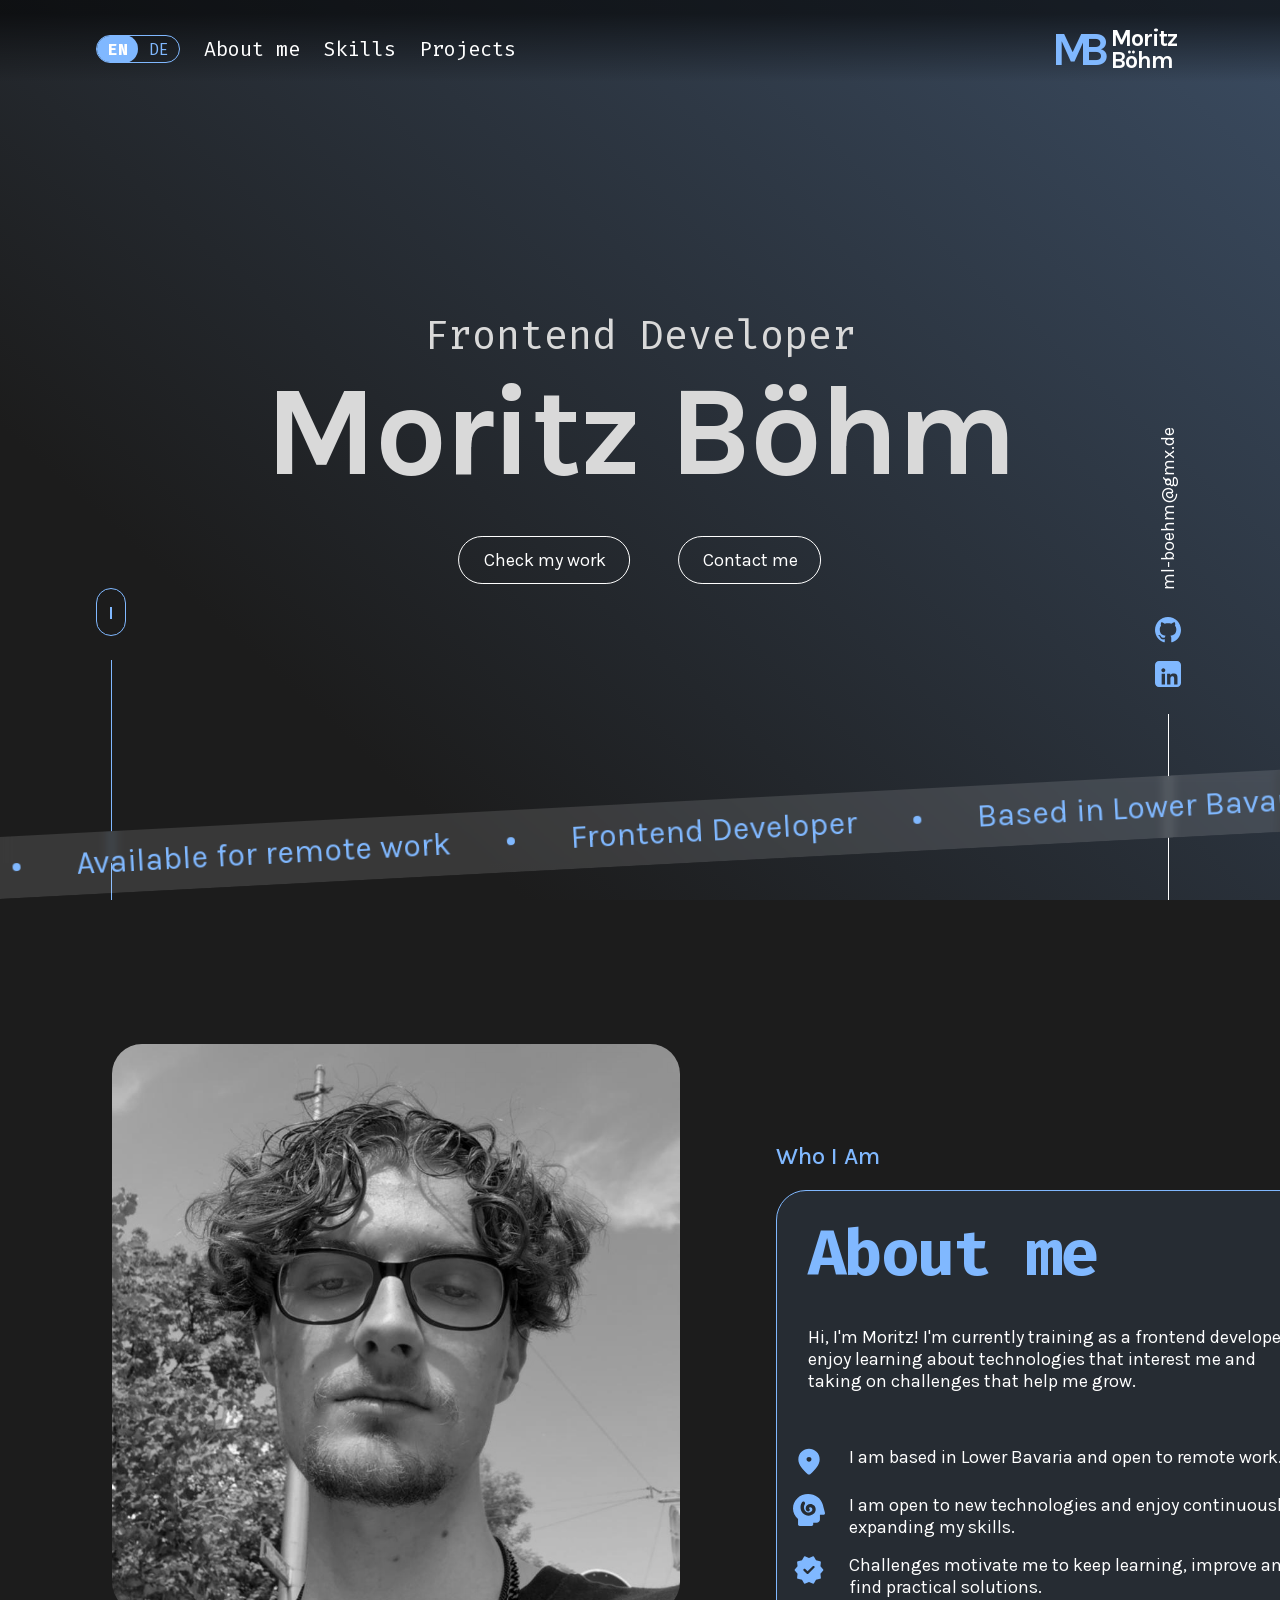
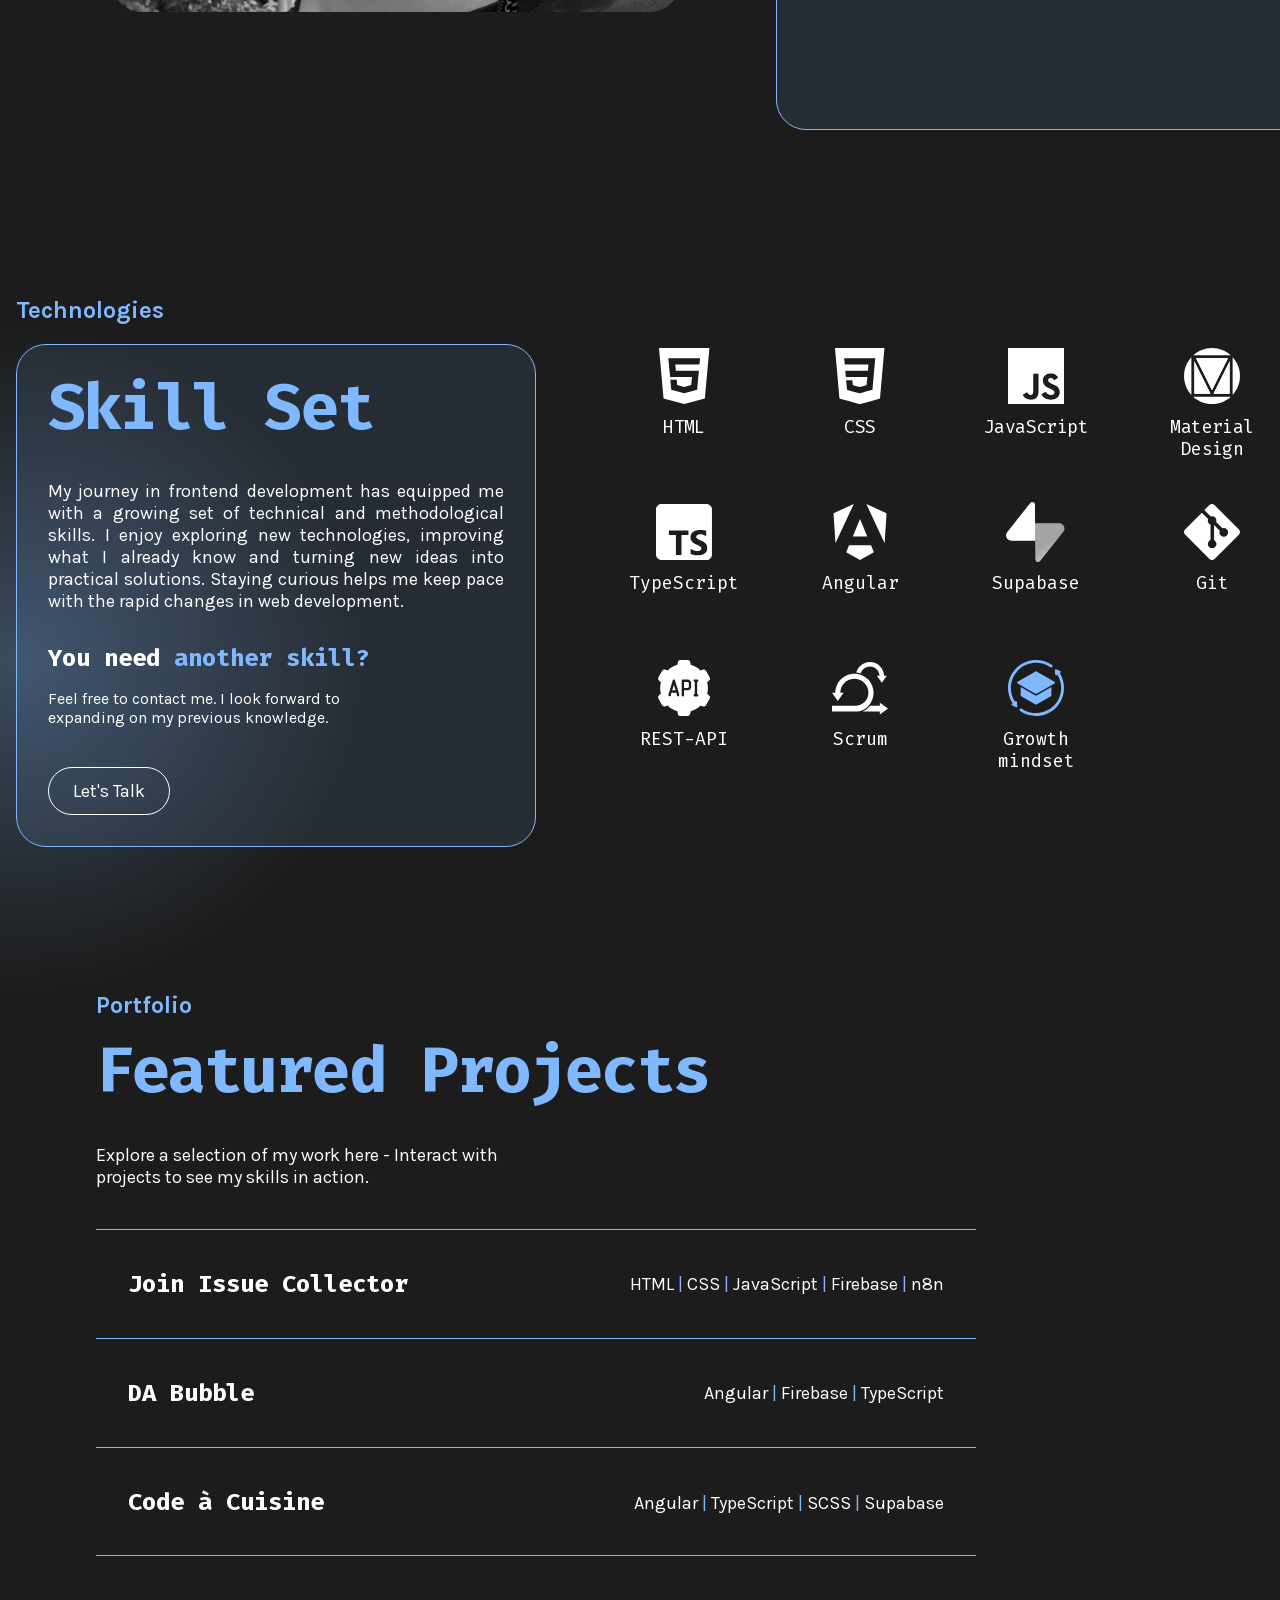
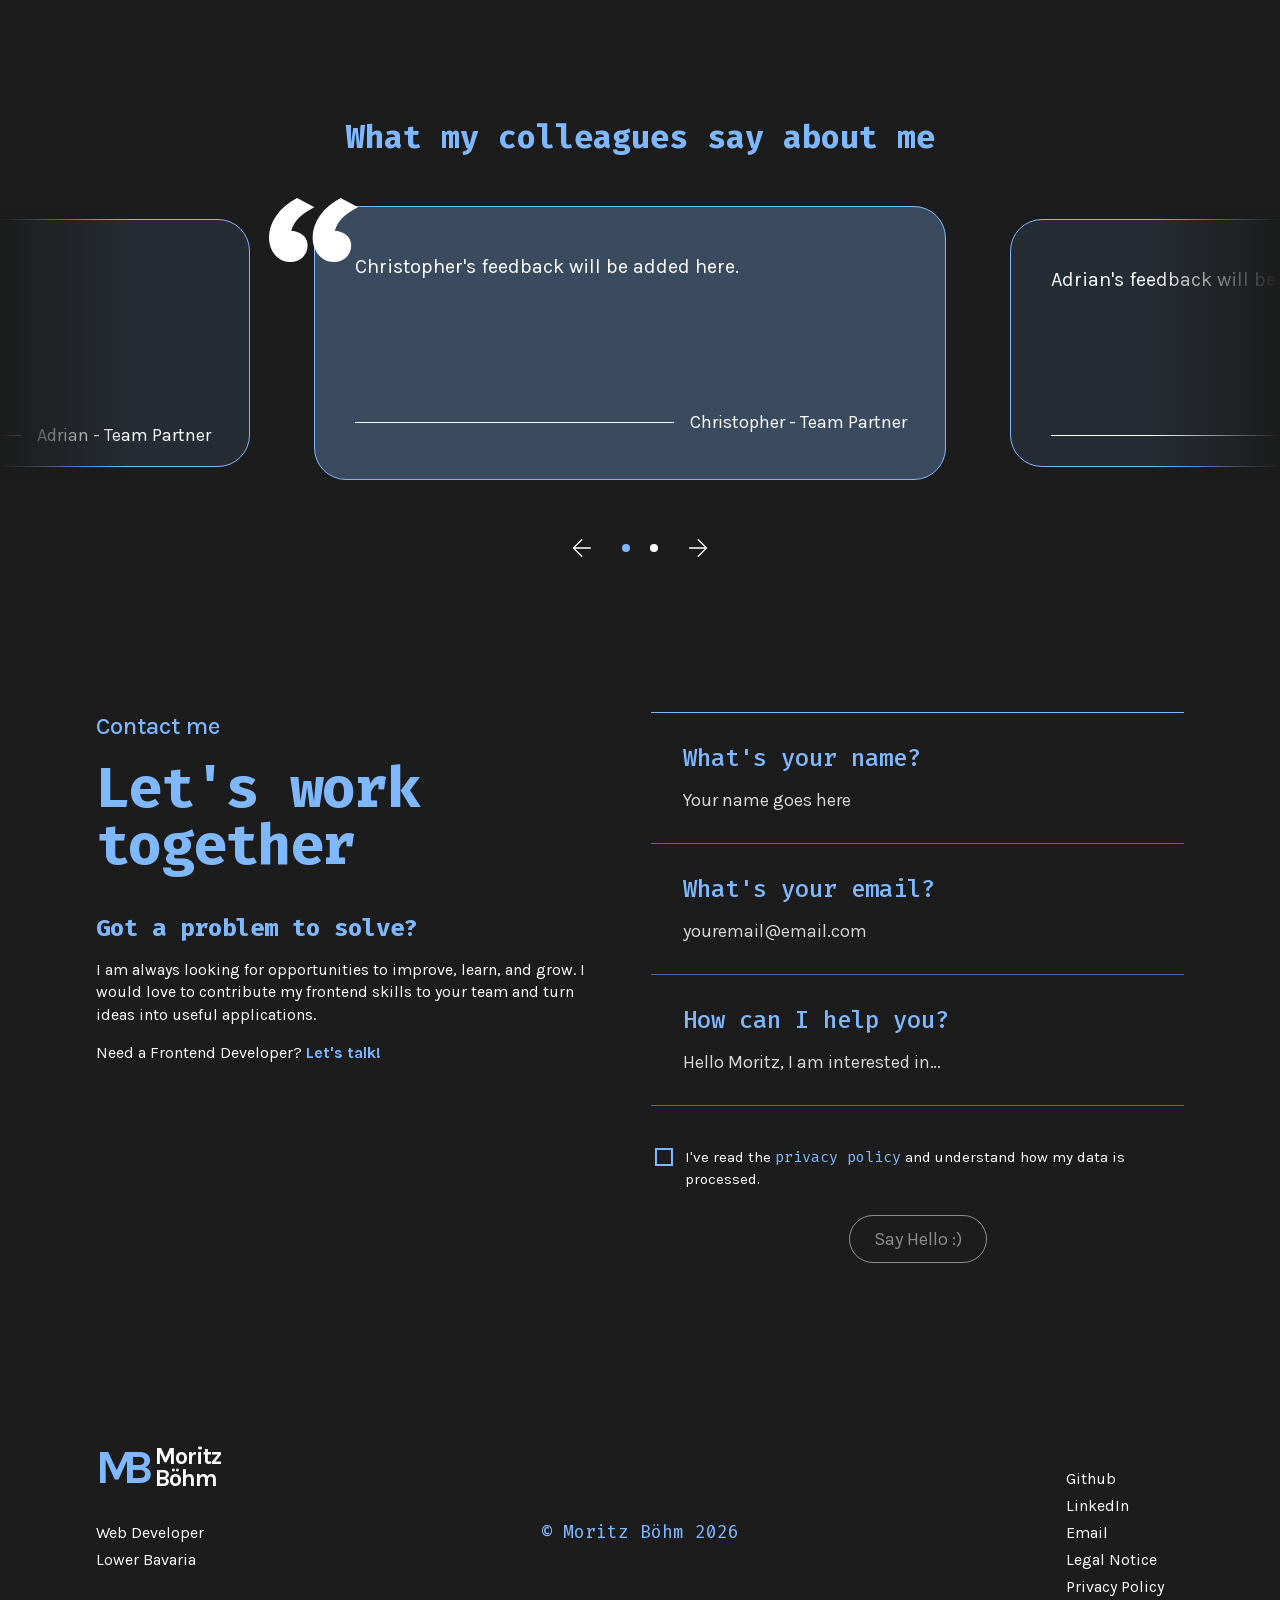
==== commit 6eff0090: "feat: update project link and reference carousel" ====
--- a/index.html
+++ b/index.html
@@ -401,44 +401,28 @@
 
             <div class="references__viewport">
                 <div class="references__track">
-                    <article class="references__card" data-reference="0">
+                    <article class="references__card is-active" data-reference="0">
                         <p class="references__text"
-                            data-en="Our project benefited enormously from Lukas' efficient way of working."
-                            data-de="Unser Projekt hat enorm von Lukas' effizienter Arbeitsweise profitiert.">
-                            Our project benefited enormously from Lukas' efficient way of working.
+                            data-en="Christopher's feedback will be added here."
+                            data-de="Christophers Feedback wird hier ergänzt.">
+                            Christopher's feedback will be added here.
                         </p>
                         <footer class="references__author-row">
                             <span class="references__author-line" aria-hidden="true"></span>
-                            <span class="references__author" data-en="T. Schulz - Frontend Developer"
-                                data-de="T. Schulz - Frontend-Entwickler">T. Schulz - Frontend Developer</span>
+                            <span class="references__author" data-en="Christopher - Team Partner"
+                                data-de="Christopher - Teampartner">Christopher - Team Partner</span>
                         </footer>
                     </article>
-                    <article class="references__card is-active" data-reference="1">
+                    <article class="references__card" data-reference="1">
                         <p class="references__text"
-                            data-en="Lukas has proven to be a reliable group partner. His technical skills and proactive approach were crucial to the success of our project."
-                            data-de="Lukas hat sich als zuverlässiger Gruppenpartner erwiesen. Seine technischen Fähigkeiten und sein proaktiver Ansatz waren entscheidend für den Erfolg unseres Projekts.">
-                            Lukas has proven to be a reliable group partner. His technical skills and proactive approach
-                            were crucial to the success of our project.
+                            data-en="Adrian's feedback will be added here."
+                            data-de="Adrians Feedback wird hier ergänzt.">
+                            Adrian's feedback will be added here.
                         </p>
                         <footer class="references__author-row">
                             <span class="references__author-line" aria-hidden="true"></span>
-                            <span class="references__author" data-en="H. Janisch - Team Partner"
-                                data-de="H. Janisch - Teampartner">H. Janisch - Team Partner</span>
-                        </footer>
-                    </article>
-                    <article class="references__card" data-reference="2">
-                        <p class="references__text"
-                            data-en="I had the good fortune of working with Lukas in a group project at the Developer Akademie that involved a lot of effort. He always stayed calm, cool, and focused, and made sure our team was set up for success. He's super knowledgeable, easy to work with, and I'd happily work with him again given the chance."
-                            data-de="Ich hatte das Glück, mit Lukas an einem anspruchsvollen Gruppenprojekt der Developer Akademie zu arbeiten. Er blieb stets ruhig und konzentriert und sorgte dafür, dass unser Team erfolgreich arbeiten konnte. Er verfügt über viel Fachwissen, die Zusammenarbeit mit ihm ist unkompliziert und ich würde jederzeit wieder gerne mit ihm arbeiten.">
-                            I had the good fortune of working with Lukas in a group project at the Developer Akademie
-                            that involved a lot of effort. He always stayed calm, cool, and focused, and made sure our
-                            team was set up for success. He's super knowledgeable, easy to work with, and I'd happily
-                            work with him again given the chance.
-                        </p>
-                        <footer class="references__author-row">
-                            <span class="references__author-line" aria-hidden="true"></span>
-                            <span class="references__author" data-en="A. Fischer - Team Partner"
-                                data-de="A. Fischer - Teampartner">A. Fischer - Team Partner</span>
+                            <span class="references__author" data-en="Adrian - Team Partner"
+                                data-de="Adrian - Teampartner">Adrian - Team Partner</span>
                         </footer>
                     </article>
                 </div>
@@ -453,12 +437,11 @@
                     data-aria-label-de="Vorherige Referenz anzeigen"></button>
                 <span class="references__dot is-active" aria-hidden="true"></span>
                 <span class="references__dot" aria-hidden="true"></span>
-                <span class="references__dot" aria-hidden="true"></span>
                 <button class="references__arrow references__arrow--next" type="button"
                     aria-label="Show next reference" data-aria-label-en="Show next reference"
                     data-aria-label-de="Nächste Referenz anzeigen"></button>
             </div>
-            <p class="references__status" aria-live="polite">Reference 1 of 3</p>
+            <p class="references__status" aria-live="polite">Reference 1 of 2</p>
         </section>
 
         <section class="contact" id="contact" aria-labelledby="contact-title">
--- a/styles/references.css
+++ b/styles/references.css
@@ -138,7 +138,7 @@
   display: flex;
   align-items: center;
   gap: 20px;
-  width: 184px;
+  width: max-content;
   height: 40px;
   transform: translateX(-50%);
 }
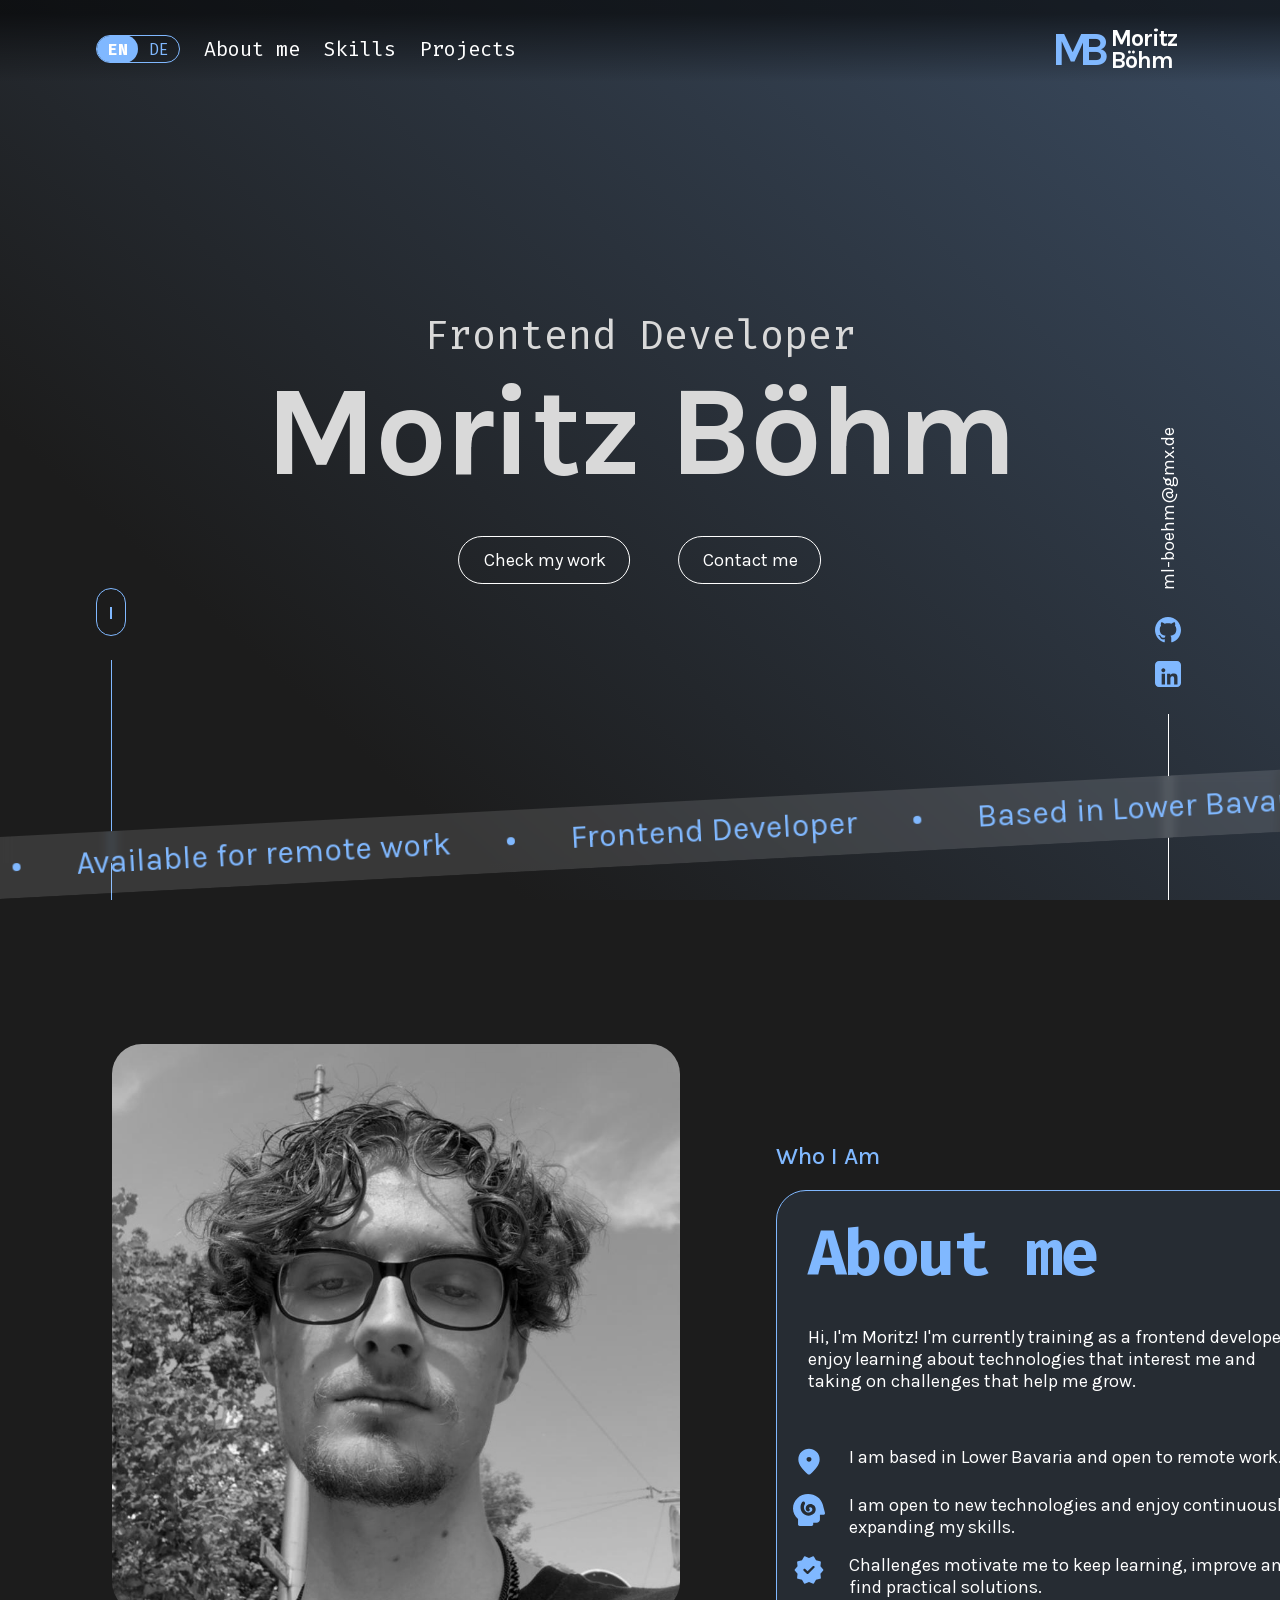
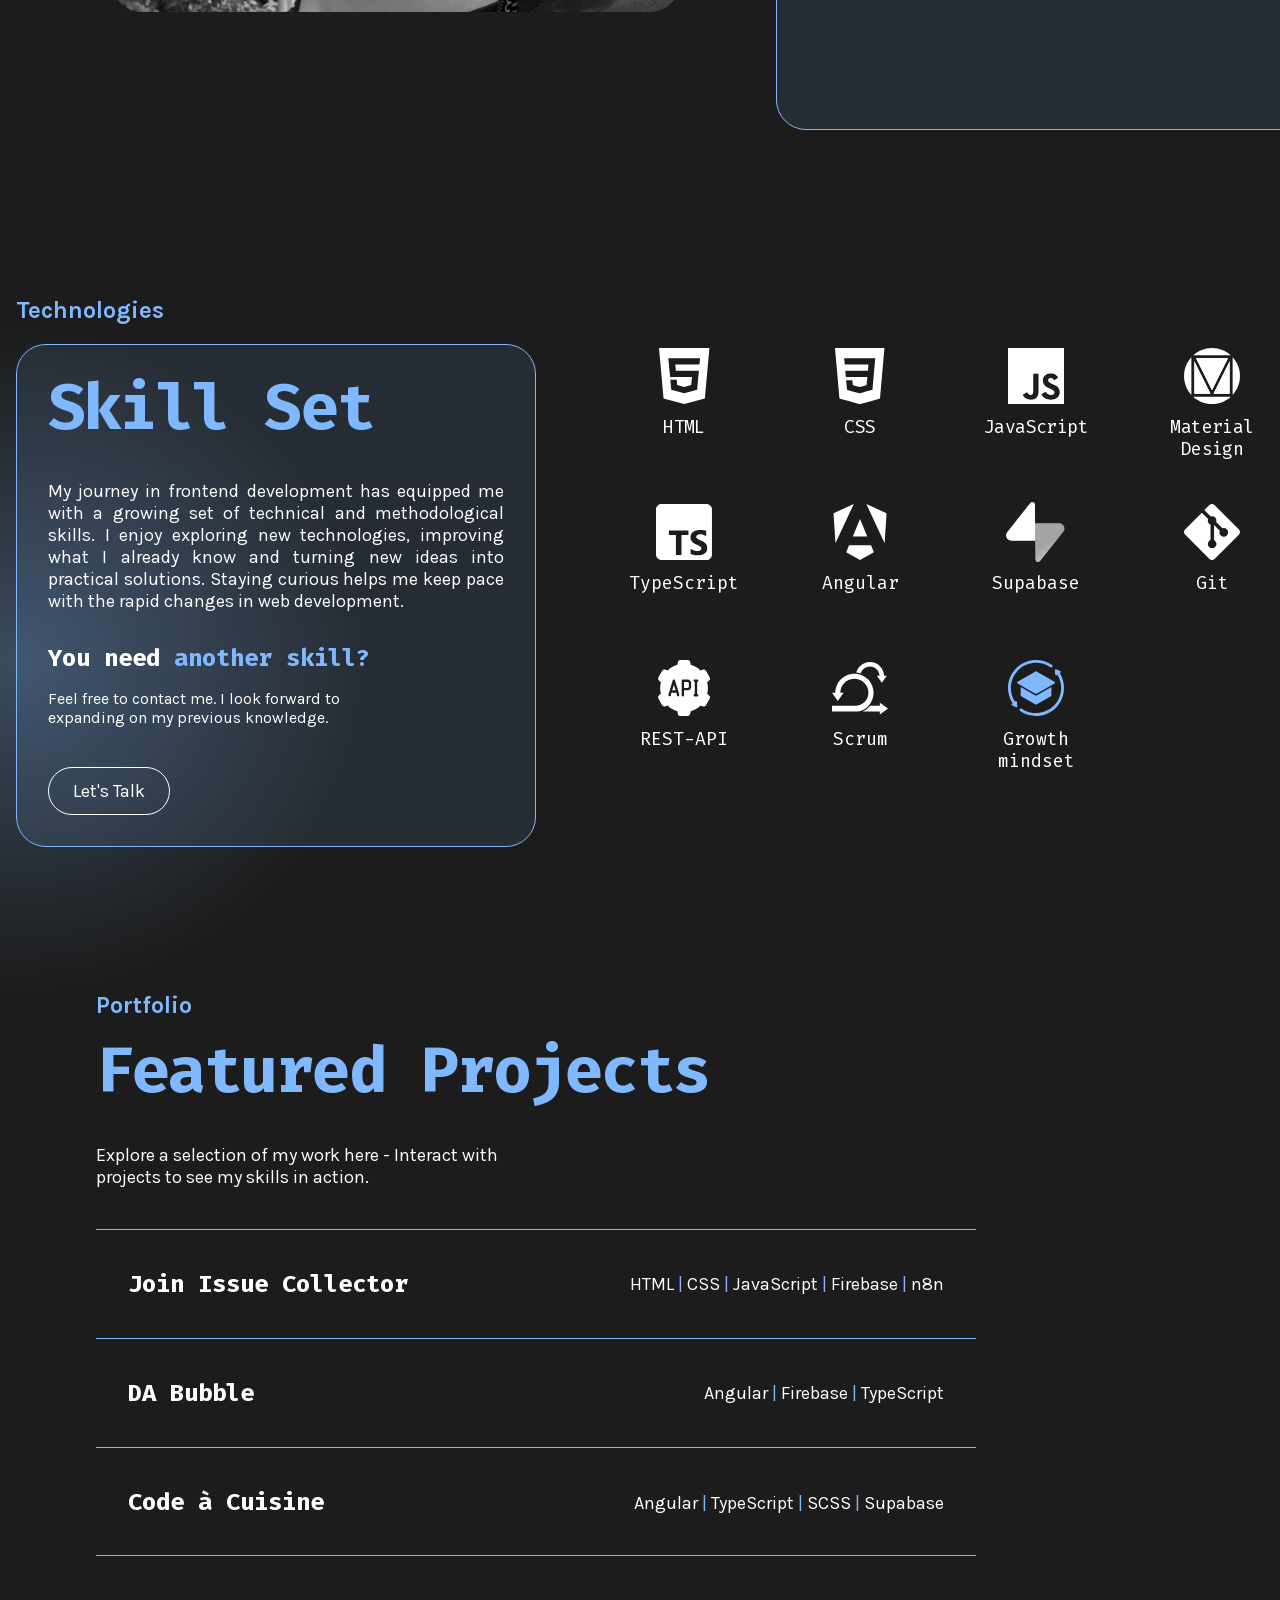
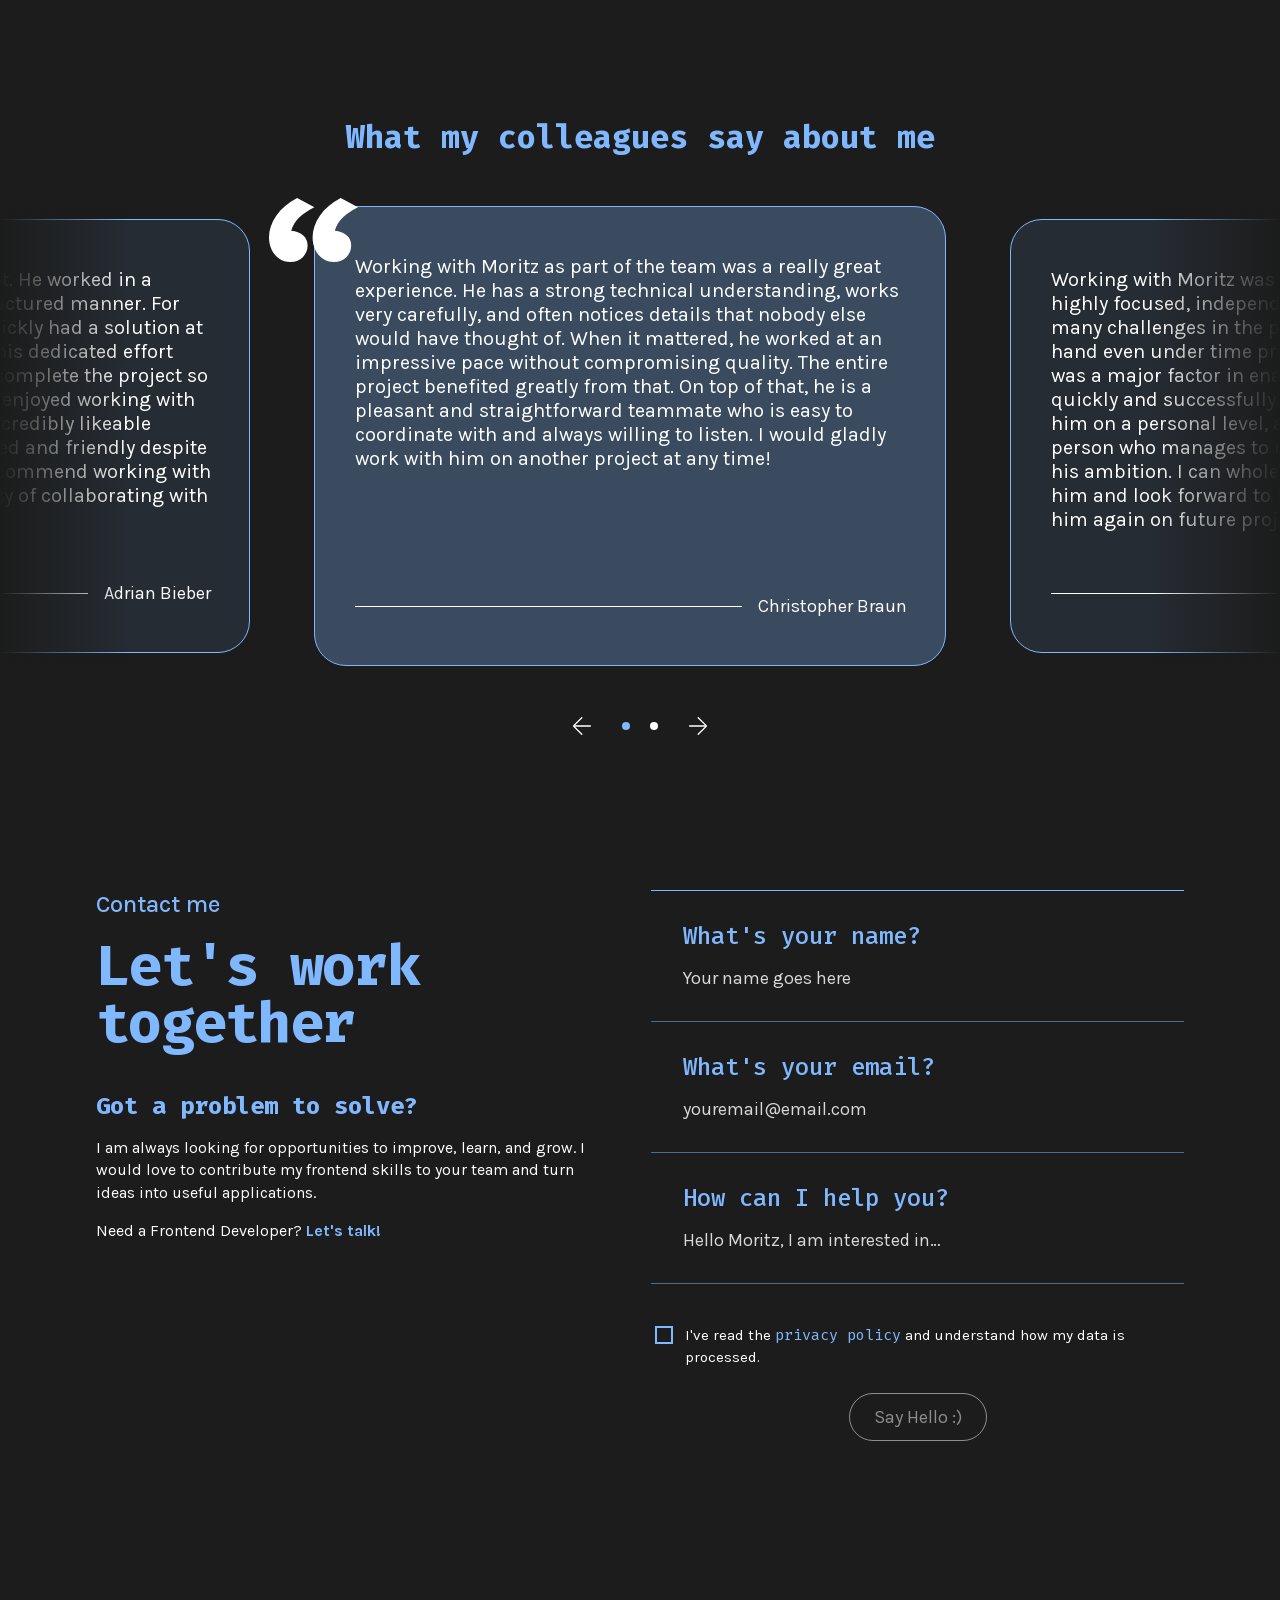
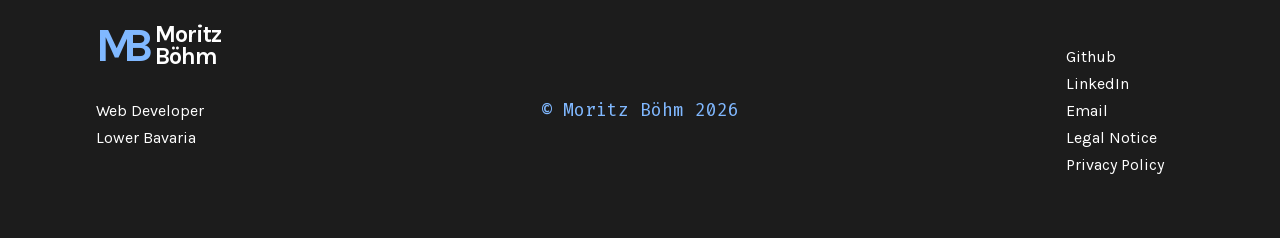
==== commit 09f9628a: "feat: add bilingual colleague testimonials" ====
--- a/index.html
+++ b/index.html
@@ -364,7 +364,7 @@
                             </span>
                             <span class="projects__preview" aria-hidden="true">
                                 <img class="projects__preview-lines" src="./assets/decorations/project-preview-lines.svg" alt="">
-                                <img class="projects__preview-image" src="./assets/images/projects/da-bubble.png" alt="">
+                                <img class="projects__preview-image" src="./assets/images/projects/da-bubble-dialog.png" alt="">
                             </span>
                         </button>
                     </li>
@@ -403,26 +403,35 @@
                 <div class="references__track">
                     <article class="references__card is-active" data-reference="0">
                         <p class="references__text"
-                            data-en="Christopher's feedback will be added here."
-                            data-de="Christophers Feedback wird hier ergänzt.">
-                            Christopher's feedback will be added here.
+                            data-en="Working with Moritz as part of the team was a really great experience. He has a strong technical understanding, works very carefully, and often notices details that nobody else would have thought of. When it mattered, he worked at an impressive pace without compromising quality. The entire project benefited greatly from that. On top of that, he is a pleasant and straightforward teammate who is easy to coordinate with and always willing to listen. I would gladly work with him on another project at any time!"
+                            data-de="Mit Moritz im Team zu arbeiten war eine richtig gute Erfahrung. Er hat ein starkes technisches Verständnis, arbeitet sehr sorgfältig und hat oft Details im Blick, an die sonst keiner gedacht hätte. Wenn es darauf ankam, hat er enormes Tempo gemacht, ohne dass die Qualität darunter gelitten hat. Davon hat das ganze Projekt stark profitiert. Dazu ist er ein angenehmer, unkomplizierter Teamkollege, mit dem man sich gut abstimmen kann und der immer ein offenes Ohr hat. Ich würde jederzeit wieder gerne mit ihm an einem Projekt arbeiten!">
+                            Working with Moritz as part of the team was a really great experience. He has a strong technical
+                            understanding, works very carefully, and often notices details that nobody else would have
+                            thought of. When it mattered, he worked at an impressive pace without compromising quality. The
+                            entire project benefited greatly from that. On top of that, he is a pleasant and straightforward
+                            teammate who is easy to coordinate with and always willing to listen. I would gladly work with
+                            him on another project at any time!
                         </p>
                         <footer class="references__author-row">
                             <span class="references__author-line" aria-hidden="true"></span>
-                            <span class="references__author" data-en="Christopher - Team Partner"
-                                data-de="Christopher - Teampartner">Christopher - Team Partner</span>
+                            <span class="references__author">Christopher Braun</span>
                         </footer>
                     </article>
                     <article class="references__card" data-reference="1">
                         <p class="references__text"
-                            data-en="Adrian's feedback will be added here."
-                            data-de="Adrians Feedback wird hier ergänzt.">
-                            Adrian's feedback will be added here.
+                            data-en="Working with Moritz was very pleasant. He worked in a highly focused, independent, and structured manner. For many challenges in the project, he quickly had a solution at hand even under time pressure, and his dedicated effort was a major factor in enabling us to complete the project so quickly and successfully. I also really enjoyed working with him on a personal level, as he is an incredibly likeable person who manages to remain relaxed and friendly despite his ambition. I can wholeheartedly recommend working with him and look forward to the possibility of collaborating with him again on future projects."
+                            data-de="Die Zusammenarbeit mit Moritz war sehr angenehm. Er hat sehr zielstrebig, selbstständig und strukturiert gearbeitet. Für viele Herausforderungen im Projekt hatte er auch unter Zeitdruck schnell eine Lösung parat und war durch seinen engagierten Einsatz ein Hauptfaktor dafür, dass wir das Projekt so schnell und erfolgreich abschließen konnten. Auch persönlich hat mir die Zusammenarbeit sehr viel Spaß gemacht, da er eine super sympathische Person ist, die es schafft, trotz ihres Ehrgeizes immer locker und freundlich zu bleiben. Ich kann die Zusammenarbeit mit ihm nur weiterempfehlen und freue mich auf eine mögliche Zusammenarbeit bei weiteren Projekten mit ihm.">
+                            Working with Moritz was very pleasant. He worked in a highly focused, independent, and structured
+                            manner. For many challenges in the project, he quickly had a solution at hand even under time
+                            pressure, and his dedicated effort was a major factor in enabling us to complete the project so
+                            quickly and successfully. I also really enjoyed working with him on a personal level, as he is an
+                            incredibly likeable person who manages to remain relaxed and friendly despite his ambition. I
+                            can wholeheartedly recommend working with him and look forward to the possibility of
+                            collaborating with him again on future projects.
                         </p>
                         <footer class="references__author-row">
                             <span class="references__author-line" aria-hidden="true"></span>
-                            <span class="references__author" data-en="Adrian - Team Partner"
-                                data-de="Adrian - Teampartner">Adrian - Team Partner</span>
+                            <span class="references__author">Adrian Bieber</span>
                         </footer>
                     </article>
                 </div>
@@ -487,7 +496,7 @@
                                 placeholder="youremail@email.com" data-placeholder-en="youremail@email.com"
                                 data-placeholder-de="deinname@email.de" aria-describedby="contact-email-error">
                             <p class="contact__error" id="contact-email-error" hidden
-                                data-en="Hoppla! your email is required" data-de="Bitte gib eine gültige E-Mail-Adresse ein.">Hoppla! your email is required</p>
+                                data-en="Please enter a valid email address." data-de="Bitte gib eine gültige E-Mail-Adresse ein.">Please enter a valid email address.</p>
                         </div>
                         <div class="contact__field">
                             <label for="contact-message" data-en="How can I help you?" data-de="Wie kann ich dir helfen?">How can I help you?</label>
--- a/styles/hero.css
+++ b/styles/hero.css
@@ -212,7 +212,6 @@
 @media (max-width: 990px) {
   .hero {
     height: 100vh;
-    min-height: 844px;
   }
 
   .hero__content {
--- a/styles/projects.css
+++ b/styles/projects.css
@@ -85,7 +85,7 @@
   outline-offset: -6px;
 }
 
-.projects__item:hover,
+.projects__item:not(.projects__item--suppress-hover):hover,
 .projects__item:has(.projects__trigger:focus-visible) {
   background-color: rgb(var(--color-primary-rgb) / 30%);
 }
@@ -189,8 +189,8 @@
   object-fit: contain;
 }
 
-.projects__item:hover .projects__arrow,
-.projects__item:hover .projects__preview,
+.projects__item:not(.projects__item--suppress-hover):hover .projects__arrow,
+.projects__item:not(.projects__item--suppress-hover):hover .projects__preview,
 .projects__trigger:focus-visible .projects__arrow,
 .projects__trigger:focus-visible .projects__preview {
   opacity: 1;
--- a/styles/references.css
+++ b/styles/references.css
@@ -1,6 +1,6 @@
 .references {
   position: relative;
-  height: 452px;
+  height: 630px;
   overflow: hidden;
   background-color: var(--color-background);
 }
@@ -23,7 +23,7 @@
   top: 90px;
   left: 0;
   width: 100%;
-  height: 274px;
+  height: 460px;
   overflow: hidden;
 }
 
@@ -36,7 +36,7 @@
   align-items: center;
   gap: 64px;
   width: max-content;
-  height: 274px;
+  height: 460px;
   transform: translateX(var(--track-offset));
   transition: transform 300ms ease-in;
   will-change: transform;
@@ -56,7 +56,7 @@
   flex-direction: column;
   gap: 12px;
   width: 632px;
-  height: 248px;
+  height: 434px;
   padding: 48px 40px;
   border: 1px solid var(--color-primary);
   border-radius: 32px;
@@ -72,16 +72,15 @@
 }
 
 .references__card.is-active {
-  height: 274px;
+  height: 460px;
   background-color: rgb(var(--color-primary-rgb) / 30%);
 }
 
 .references__text {
-  flex: 0 0 144px;
+  flex: 1 1 auto;
   width: 552px;
-  height: 144px;
+  height: auto;
   margin: 0;
-  overflow: hidden;
   font-size: 20px;
   line-height: 24px;
 }
@@ -132,7 +131,7 @@
 
 .references__navigation {
   position: absolute;
-  top: 412px;
+  top: 590px;
   left: 50%;
   z-index: 4;
   display: flex;
@@ -244,7 +243,7 @@
 
 @media (max-width: 990px) {
   .references {
-    height: 526px;
+    height: 750px;
     margin-bottom: 100px;
   }
 
@@ -258,7 +257,7 @@
 
   .references__viewport {
     top: 94px;
-    height: 360px;
+    height: 600px;
   }
 
   .references__track {
@@ -266,19 +265,19 @@
     left: max(16px, calc(50% - 179px));
     align-items: center;
     gap: 8px;
-    height: 360px;
+    height: 600px;
   }
 
   .references__card {
     flex-basis: min(358px, calc(100vw - 32px));
     gap: 0;
     width: min(358px, calc(100vw - 32px));
-    height: 248px;
+    height: 564px;
     padding: 40px;
   }
 
   .references__card.is-active {
-    height: 360px;
+    height: 600px;
   }
 
   .references__text {
@@ -314,6 +313,6 @@
   }
 
   .references__navigation {
-    top: 486px;
-  }
-}
+    top: 710px;
+  }
+}
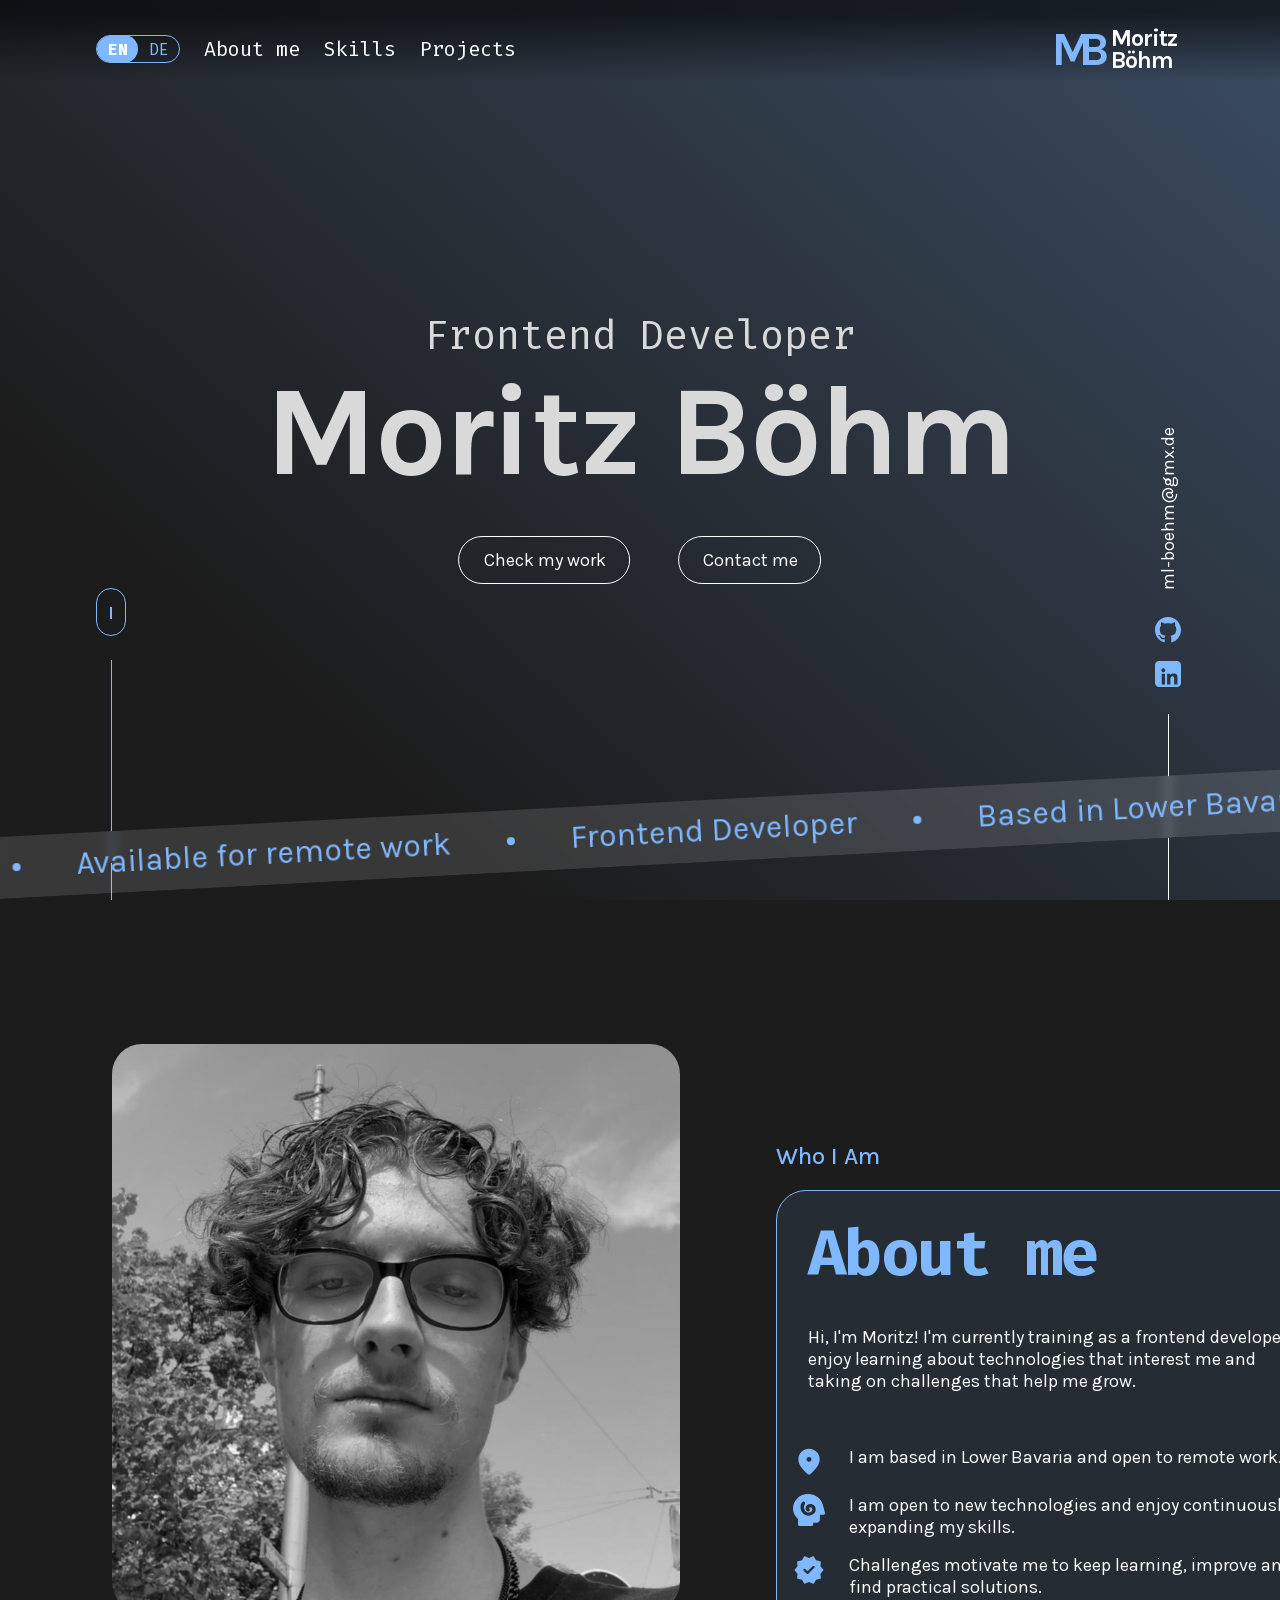
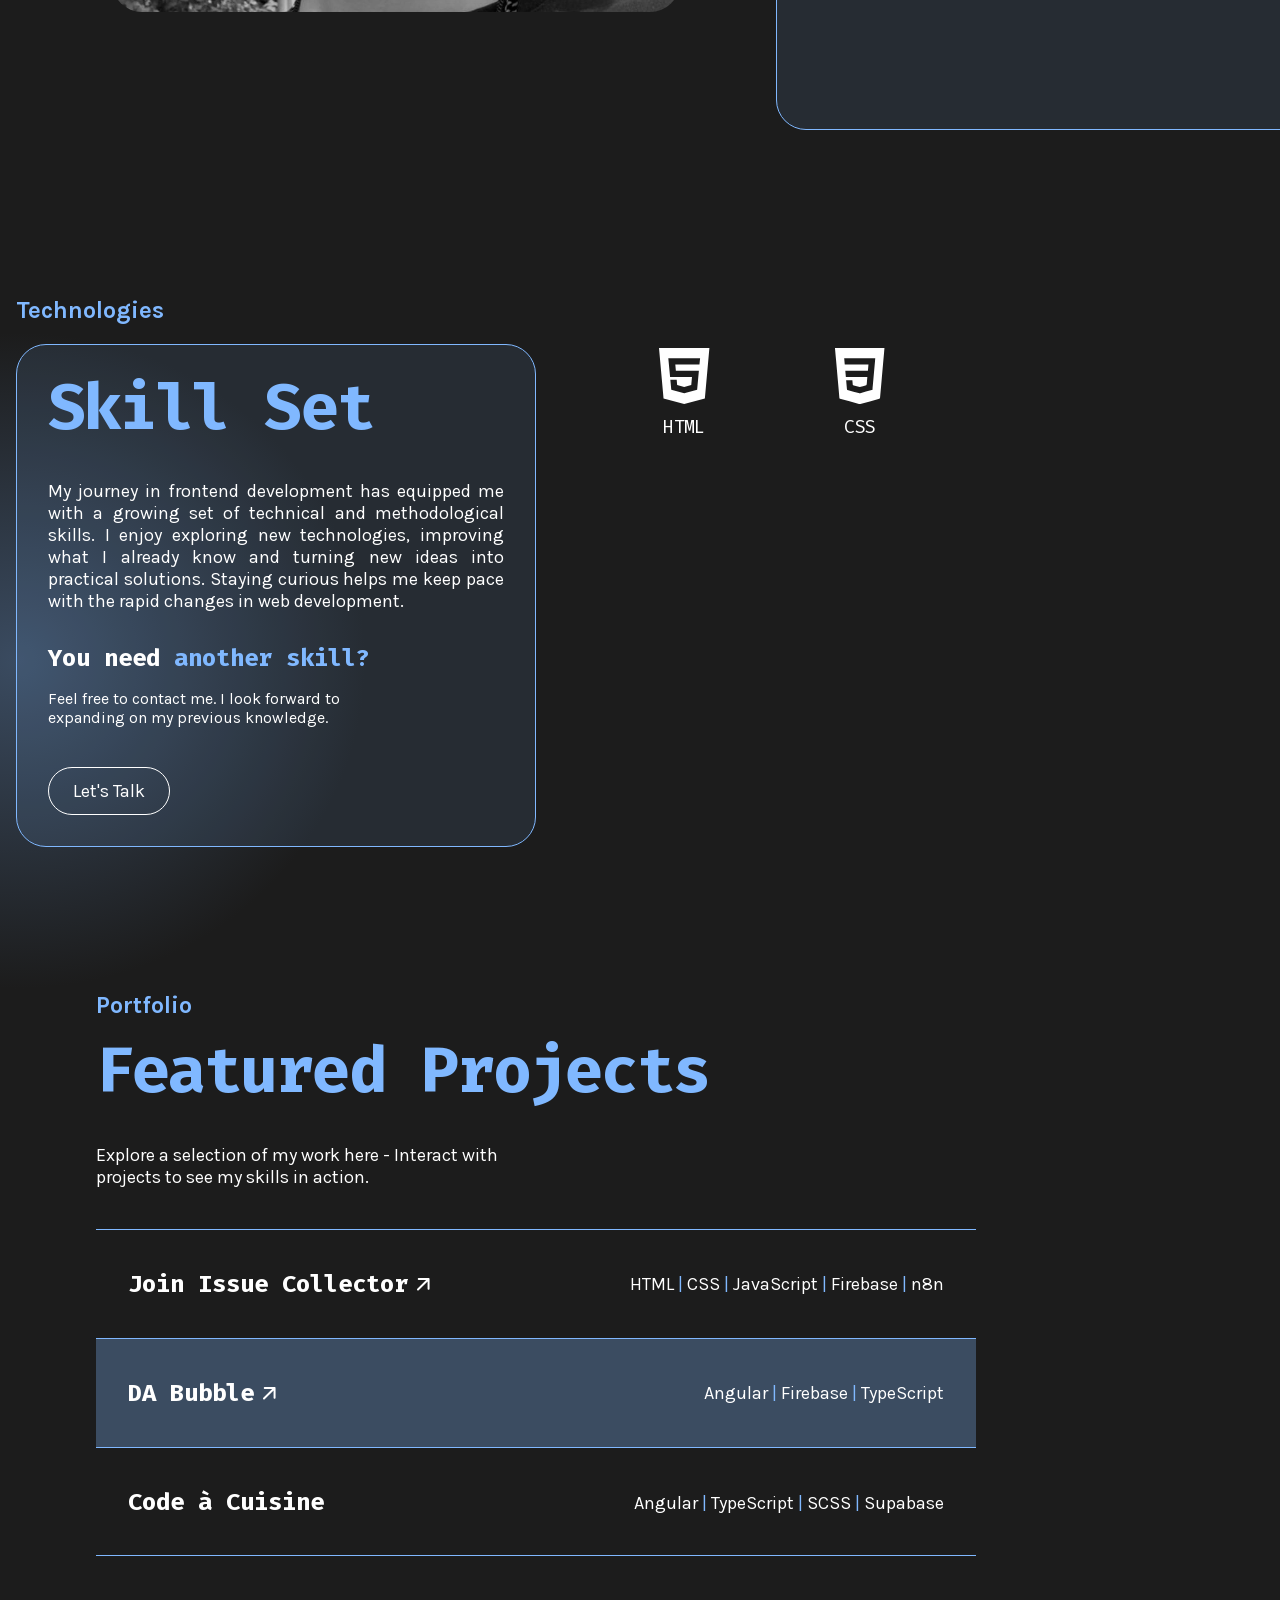
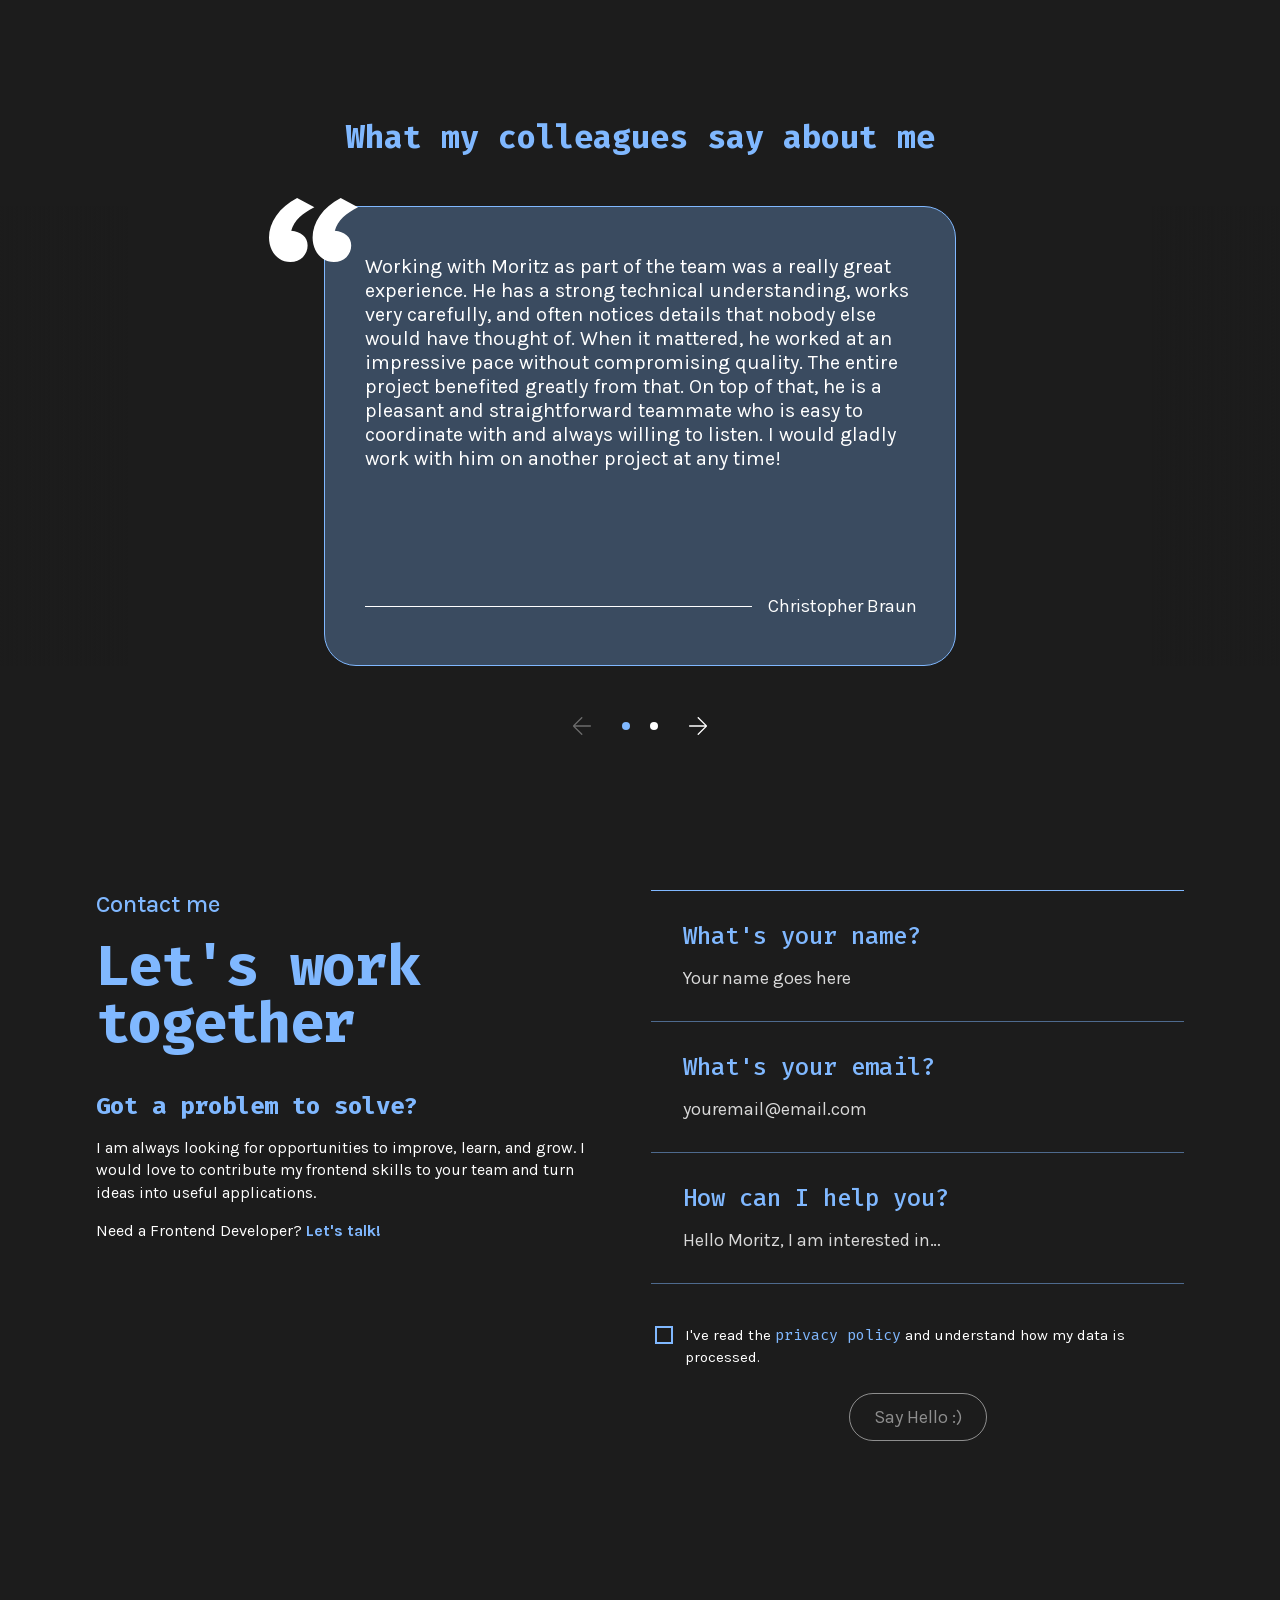
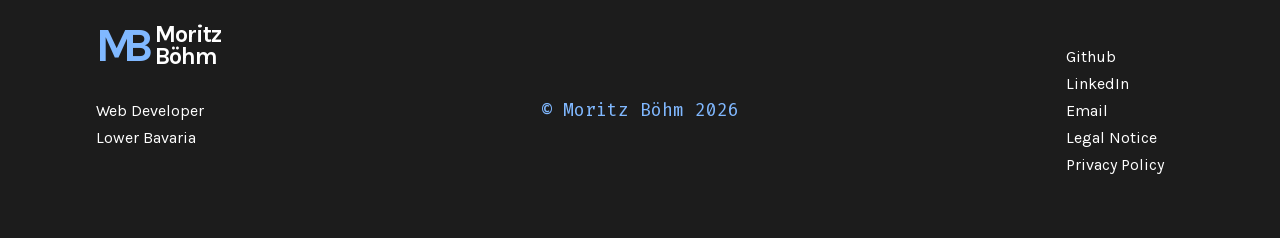
==== commit 8c826045: "feat: improve portfolio animations and navigation - refine scroll reveals and add hero typing effect" ====
--- a/index.html
+++ b/index.html
@@ -6,6 +6,7 @@
     <meta name="viewport" content="width=device-width, initial-scale=1.0">
     <link rel="icon" type="image/png" href="./assets/favicon.png">
     <meta name="description" content="Dev portfolio of Moritz Böhm.">
+    <script src="./scripts/scroll-start.js"></script>
     <link rel="stylesheet" href="./style.css">
     <link rel="stylesheet" href="./styles/header.css">
     <link rel="stylesheet" href="./styles/mobile-menu.css">
@@ -17,10 +18,12 @@
     <link rel="stylesheet" href="./styles/references.css">
     <link rel="stylesheet" href="./styles/contact.css">
     <link rel="stylesheet" href="./styles/footer.css">
-    <title>Moritz Böhm - Portfolio</title>
+    <title>Moritz Böhm</title>
     <script src="./script.js" defer></script>
     <script src="./scripts/mobile-menu.js" defer></script>
+    <script src="./scripts/about.js" defer></script>
     <script src="./scripts/skills.js" defer></script>
+    <script src="./scripts/projects.js" defer></script>
     <script src="./scripts/project-dialog.js" defer></script>
 </head>
 
@@ -152,7 +155,8 @@
         <section class="about" id="about" aria-labelledby="about-title">
             <div class="about__inner">
                 <div class="about__photo">
-                    <img src="./assets/images/moritz-boehm.jpeg" alt="Portrait of Moritz Böhm">
+                    <img src="./assets/images/moritz-boehm.jpeg" alt="Portrait of Moritz Böhm"
+                        data-alt-en="Portrait of Moritz Böhm" data-alt-de="Porträt von Moritz Böhm">
                 </div>
 
                 <div class="about__content">
@@ -458,7 +462,7 @@
                 <div class="contact__content">
                     <p class="contact__subtext" data-en="Contact me" data-de="Kontakt">Contact me</p>
                     <h2 class="contact__heading" id="contact-title">
-                        <span data-en="Let's work" data-de="Lass uns">Let's work</span><br>
+                        <span data-en="Let's work" data-de="Lass uns">Let's work</span>
                         <span data-en="together" data-de="zusammenarbeiten">together</span>
                     </h2>
                     <h3 class="contact__ask" data-en="Got a problem to solve?"
@@ -511,13 +515,17 @@
                     <div class="contact__consent-group">
                         <div class="contact__consent">
                             <input id="contact-consent" name="consent" type="checkbox" required
+                                aria-labelledby="contact-consent-prefix contact-consent-policy contact-consent-suffix"
                                 aria-describedby="contact-consent-error">
                             <div>
-                                <label for="contact-consent" data-en="I've read the" data-de="Ich habe die">I've read the</label>
-                                <a class="contact__privacy-link" href="./privacy-policy.html" target="_blank"
+                                <label id="contact-consent-prefix" for="contact-consent" data-en="I've read the"
+                                    data-de="Ich habe die">I've read the</label>
+                                <a class="contact__privacy-link" id="contact-consent-policy"
+                                    href="./privacy-policy.html" target="_blank"
                                     rel="noopener noreferrer"
                                     data-en="privacy policy" data-de="Datenschutzerklärung">privacy policy</a>
-                                <label for="contact-consent" data-en="and understand how my data is processed."
+                                <label id="contact-consent-suffix" for="contact-consent"
+                                    data-en="and understand how my data is processed."
                                     data-de="gelesen und verstanden, wie meine Daten verarbeitet werden.">and understand how my data is processed.</label>
                             </div>
                         </div>
--- a/style.css
+++ b/style.css
@@ -62,7 +62,6 @@
 }
 
 body {
-  min-width: 320px;
   min-height: 100vh;
   margin: 0;
   background-color: var(--color-background);
--- a/styles/hero.css
+++ b/styles/hero.css
@@ -28,6 +28,21 @@
   font-family: var(--font-heading);
   font-size: 40px;
   line-height: 1;
+  white-space: nowrap;
+}
+
+.hero__profession--typing {
+  animation: hero-profession-type 1.5s steps(var(--profession-characters, 18), end) 150ms both;
+}
+
+@keyframes hero-profession-type {
+  from {
+    clip-path: inset(0 100% 0 0);
+  }
+
+  to {
+    clip-path: inset(0 0 0 0);
+  }
 }
 
 .hero h1 {
@@ -296,6 +311,10 @@
 }
 
 @media (prefers-reduced-motion: reduce) {
+  .hero__profession--typing {
+    animation-duration: 1.5s !important;
+  }
+
   .hero__socials img {
     transition-duration: 100ms !important;
   }
--- a/styles/about.css
+++ b/styles/about.css
@@ -1,6 +1,7 @@
 .about {
   height: 996px;
   padding-top: 144px;
+  overflow-x: clip;
   background-color: var(--color-background);
 }
 
@@ -14,6 +15,7 @@
 }
 
 .about__photo {
+  --about-reveal-offset: -120px;
   width: 568px;
   height: 568px;
   border-radius: 30px;
@@ -29,10 +31,22 @@
 }
 
 .about__content {
+  --about-reveal-offset: 120px;
   display: flex;
   flex-direction: column;
   gap: 20px;
   margin-top: 98px;
+}
+
+.about__reveal-ready {
+  opacity: 0;
+  transform: translateX(var(--about-reveal-offset));
+  transition: opacity 650ms ease-out, transform 650ms ease-out;
+}
+
+.about__reveal-ready.about__reveal-visible {
+  opacity: 1;
+  transform: none;
 }
 
 .about__eyebrow {
@@ -129,6 +143,7 @@
   }
 
   .about__photo {
+    --about-reveal-offset: -48px;
     width: 358px;
     max-width: 100%;
     height: auto;
@@ -140,6 +155,7 @@
   }
 
   .about__content {
+    --about-reveal-offset: 48px;
     width: 358px;
     max-width: 100%;
     gap: 16px;
@@ -202,3 +218,9 @@
   }
 
 }
+
+@media (prefers-reduced-motion: reduce) {
+  .about__reveal-ready {
+    transition-duration: 650ms !important;
+  }
+}
--- a/styles/skills.css
+++ b/styles/skills.css
@@ -145,6 +145,18 @@
 
 .skills__item--compact {
   letter-spacing: -0.03em;
+}
+
+.skills__grid--reveal-ready .skills__item {
+  opacity: 0;
+  pointer-events: none;
+  transition: opacity 450ms ease-out;
+}
+
+.skills__grid--reveal-ready .skills__item--visible,
+.skills__grid--reveal-ready .skills__item:focus-within {
+  opacity: 1;
+  pointer-events: auto;
 }
 
 .skills__icon {
@@ -280,6 +292,10 @@
 }
 
 @media (prefers-reduced-motion: reduce) {
+  .skills__grid--reveal-ready .skills__item {
+    transition-duration: 450ms !important;
+  }
+
   .skills__icon img,
   .skills__growth-label {
     transition-duration: 150ms !important;
--- a/styles/projects.css
+++ b/styles/projects.css
@@ -58,11 +58,15 @@
   list-style: none;
 }
 
+.projects__list--intro {
+  --project-hover-duration: 150ms;
+}
+
 .projects__item {
   position: relative;
   width: 100%;
   height: 109px;
-  transition: background-color 150ms ease-in;
+  transition: background-color var(--project-hover-duration, 150ms) ease-in;
 }
 
 .projects__trigger {
@@ -86,6 +90,7 @@
 }
 
 .projects__item:not(.projects__item--suppress-hover):hover,
+.projects__item.projects__item--spotlight,
 .projects__item:has(.projects__trigger:focus-visible) {
   background-color: rgb(var(--color-primary-rgb) / 30%);
 }
@@ -114,8 +119,8 @@
   opacity: 0;
   visibility: hidden;
   transition:
-    opacity 150ms ease-in,
-    visibility 0s linear 150ms;
+    opacity var(--project-hover-duration, 150ms) ease-in,
+    visibility 0s linear var(--project-hover-duration, 150ms);
 }
 
 .projects__technologies {
@@ -141,8 +146,8 @@
   pointer-events: none;
   visibility: hidden;
   transition:
-    opacity 150ms ease-in,
-    visibility 0s linear 150ms;
+    opacity var(--project-hover-duration, 150ms) ease-in,
+    visibility 0s linear var(--project-hover-duration, 150ms);
 }
 
 .projects__preview-lines {
@@ -191,6 +196,8 @@
 
 .projects__item:not(.projects__item--suppress-hover):hover .projects__arrow,
 .projects__item:not(.projects__item--suppress-hover):hover .projects__preview,
+.projects__item--spotlight .projects__arrow,
+.projects__item--spotlight .projects__preview,
 .projects__trigger:focus-visible .projects__arrow,
 .projects__trigger:focus-visible .projects__preview {
   opacity: 1;
@@ -202,7 +209,7 @@
   .projects__item,
   .projects__arrow,
   .projects__preview {
-    transition-duration: 150ms !important;
+    transition-duration: var(--project-hover-duration, 150ms) !important;
   }
 }
 
--- a/styles/project-dialog.css
+++ b/styles/project-dialog.css
@@ -337,8 +337,8 @@
   }
 
   .project-dialog {
-    width: min(22.875rem, 100vw);
-    max-width: 100vw;
+    width: min(22.875rem, 100%);
+    max-width: 100%;
     height: min(52.75rem, 100dvh);
     max-height: 100dvh;
     padding: 5.875rem 0.6875rem 1.8125rem;
--- a/styles/references.css
+++ b/styles/references.css
@@ -28,10 +28,10 @@
 }
 
 .references__track {
-  --track-offset: -2088px;
+  --track-offset: 0px;
   position: absolute;
   top: 0;
-  left: calc(50% - 326px);
+  left: calc(50% - 316px);
   display: flex;
   align-items: center;
   gap: 64px;
@@ -64,7 +64,18 @@
   background-color: rgb(var(--color-primary-rgb) / 10%);
   transition:
     height 300ms ease-in,
-    background-color 300ms ease-in;
+    background-color 300ms ease-in,
+    opacity 350ms ease-out;
+}
+
+.references__track--reveal-ready .references__card {
+  opacity: 0;
+  pointer-events: none;
+}
+
+.references__track--reveal-ready .references__card--visible {
+  opacity: 1;
+  pointer-events: auto;
 }
 
 .references__card:not(.is-active) {
@@ -166,6 +177,11 @@
     background-color 100ms ease-in;
 }
 
+.references__arrow:disabled {
+  opacity: 0.35;
+  cursor: default;
+}
+
 .references__arrow--previous::before {
   top: 10.94px;
   left: 11.1px;
@@ -186,7 +202,7 @@
   mask: url("../assets/icons/reference-arrow-forward.svg") center / 100% 100% no-repeat;
 }
 
-.references__arrow--previous:hover::before,
+.references__arrow--previous:not(:disabled):hover::before,
 .references__arrow--previous:focus-visible::before {
   top: 10.42px;
   left: 6.5px;
@@ -195,7 +211,7 @@
   background-color: var(--color-primary);
 }
 
-.references__arrow--next:hover::before,
+.references__arrow--next:not(:disabled):hover::before,
 .references__arrow--next:focus-visible::before {
   top: 10.4px;
   left: 14px;
@@ -231,9 +247,12 @@
 }
 
 @media (prefers-reduced-motion: reduce) {
-  .references__track,
+  .references__track {
+    transition-duration: 300ms !important;
+  }
+
   .references__card {
-    transition-duration: 300ms !important;
+    transition-duration: 300ms, 300ms, 350ms !important;
   }
 
   .references__arrow::before {
--- a/styles/contact.css
+++ b/styles/contact.css
@@ -28,6 +28,10 @@
   line-height: 1;
   letter-spacing: -0.03em;
   overflow-wrap: anywhere;
+}
+
+.contact__heading span {
+  display: block;
 }
 
 :lang(de) .contact__heading {
@@ -361,14 +365,13 @@
   }
 
   .contact__heading {
-    height: 112px;
+    height: auto;
     margin-bottom: 32px;
     font-size: 56px;
     line-height: 56px;
   }
 
   :lang(de) .contact__heading {
-    height: 88px;
     font-size: clamp(30px, calc(8.571vw + 2.571px), 36px);
     line-height: 44px;
   }
